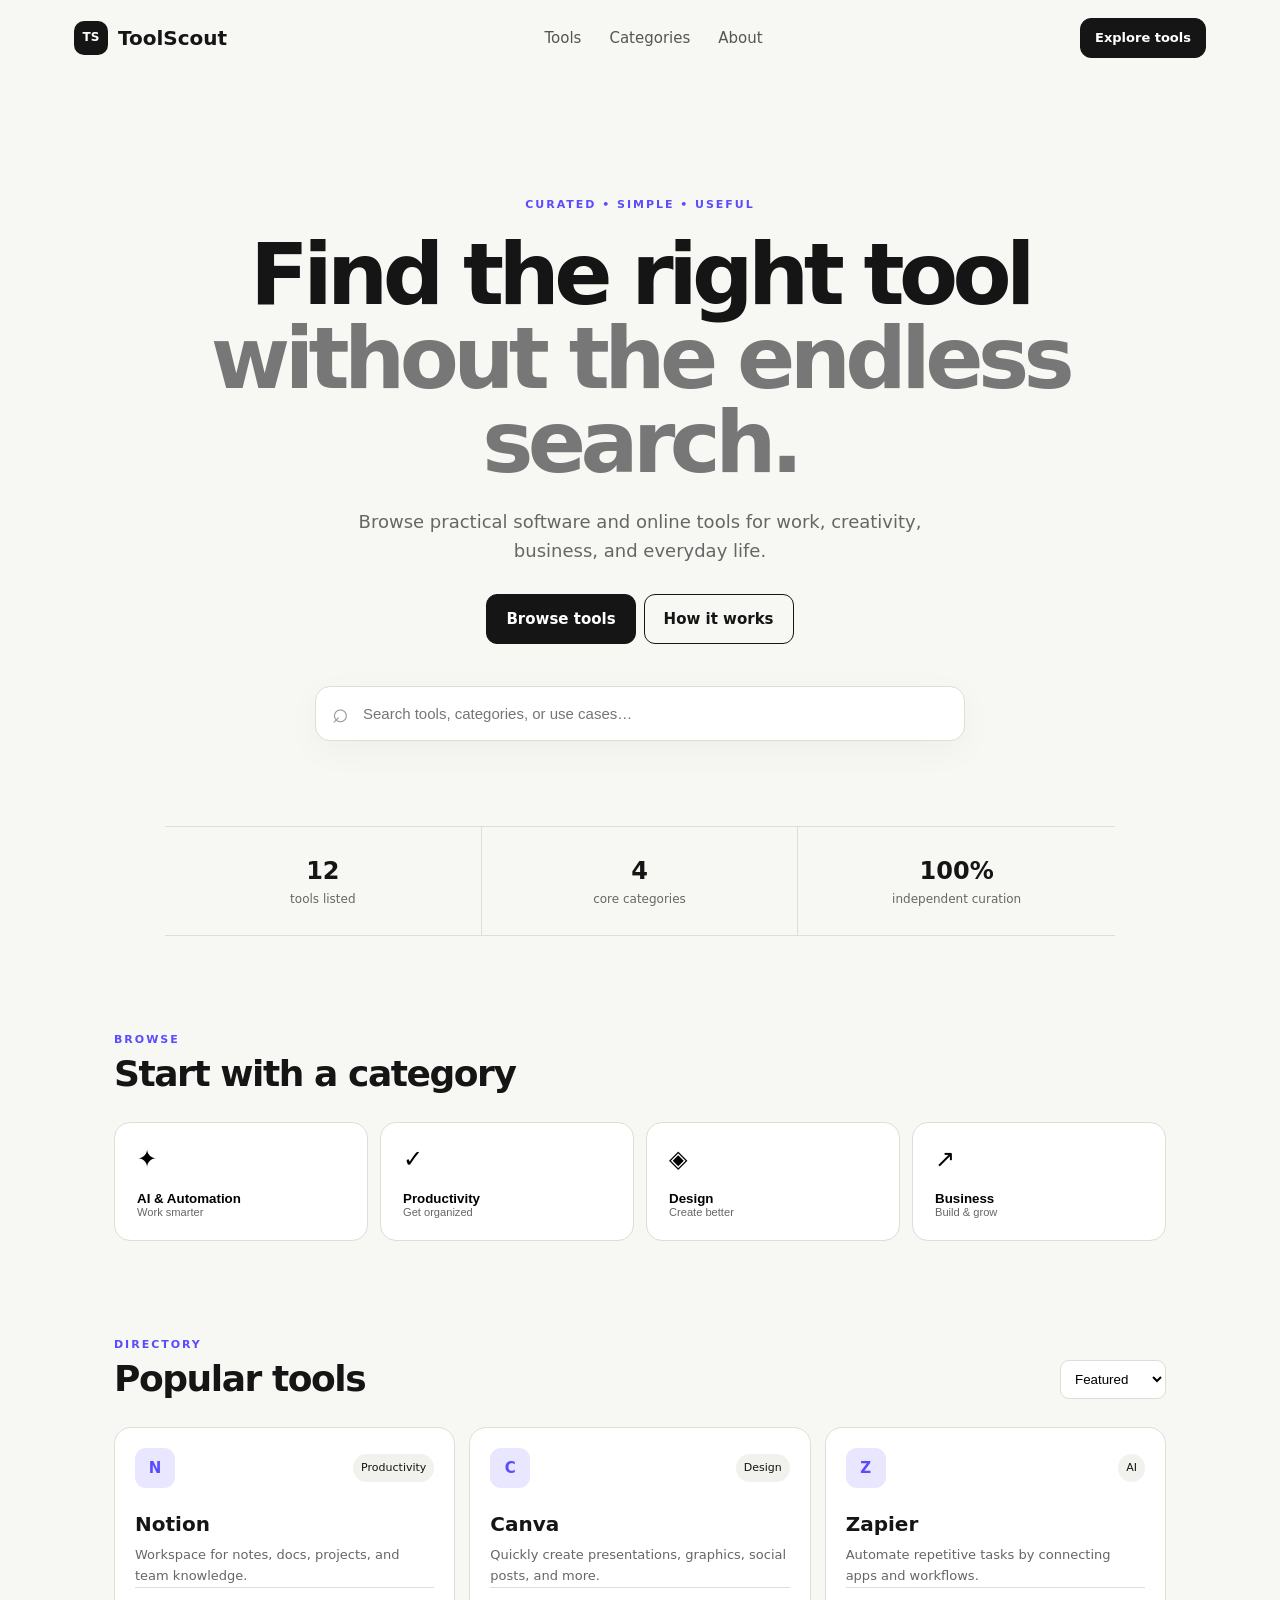
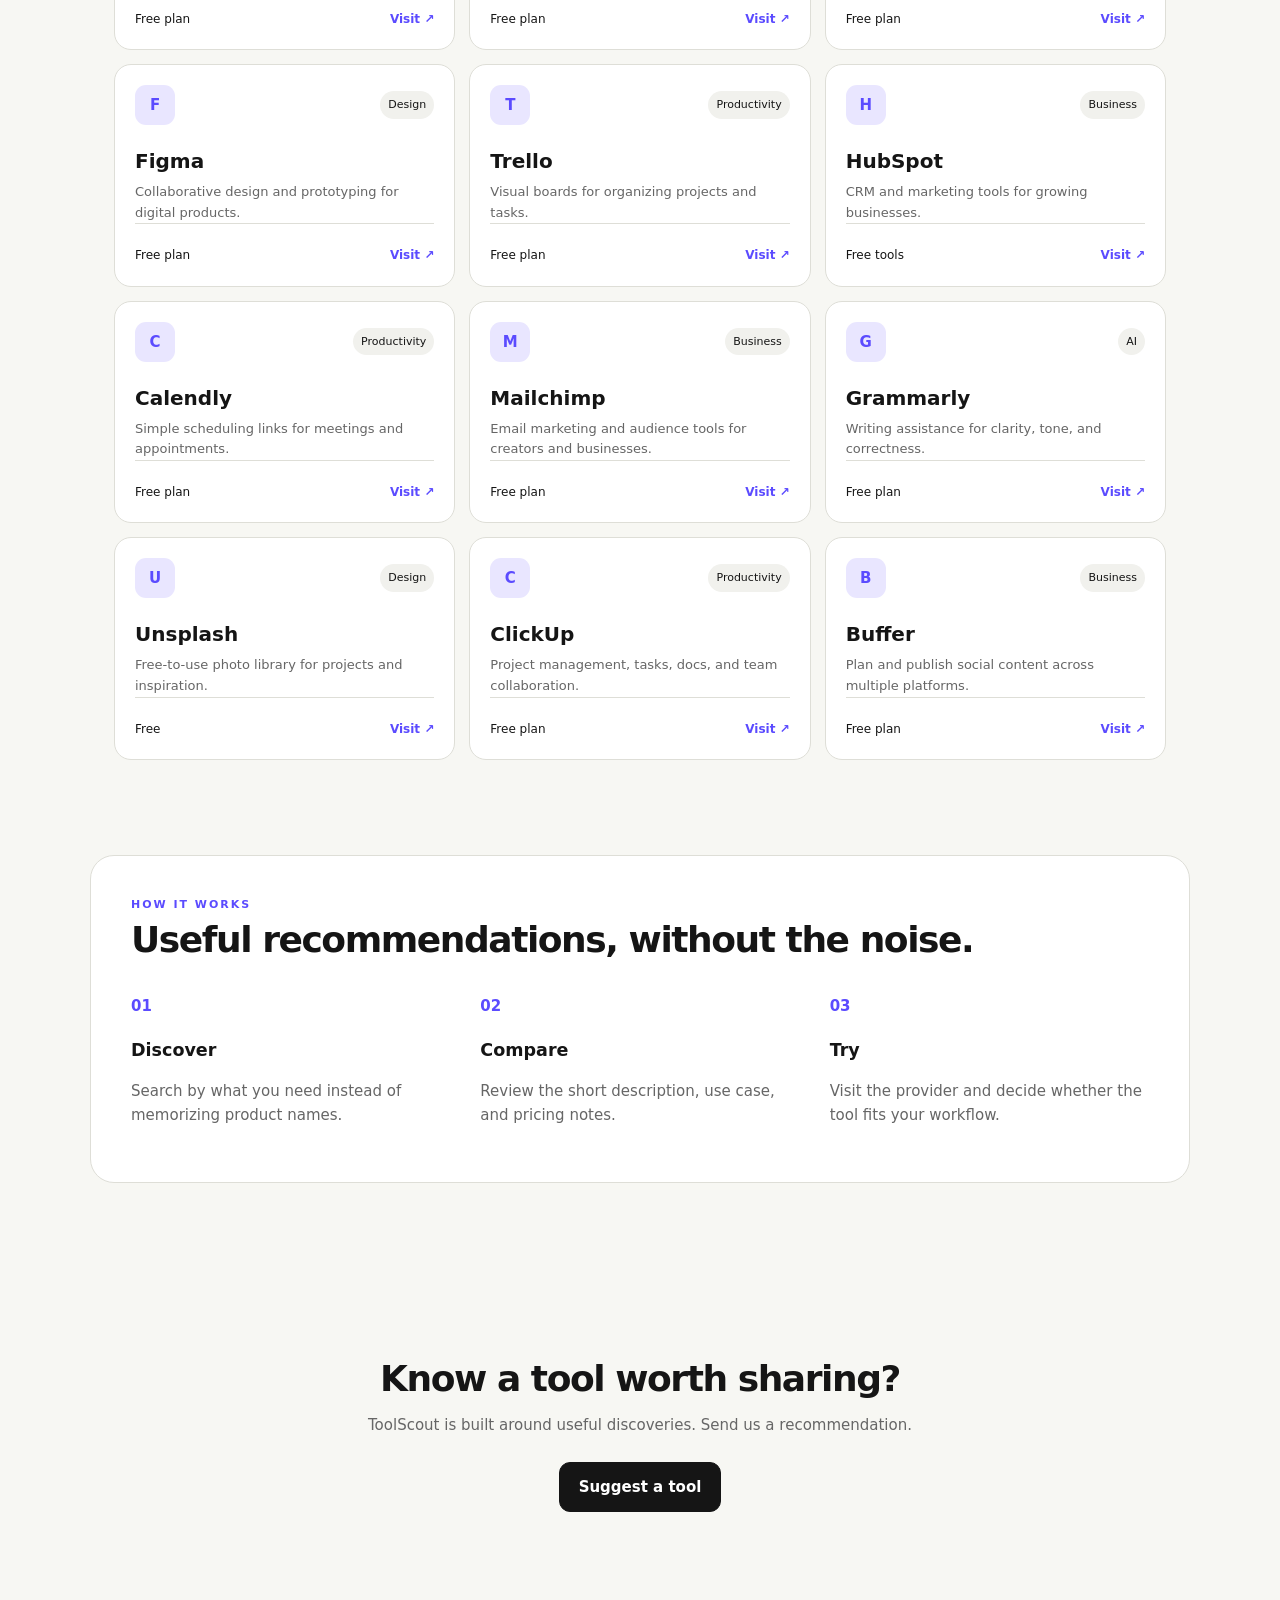
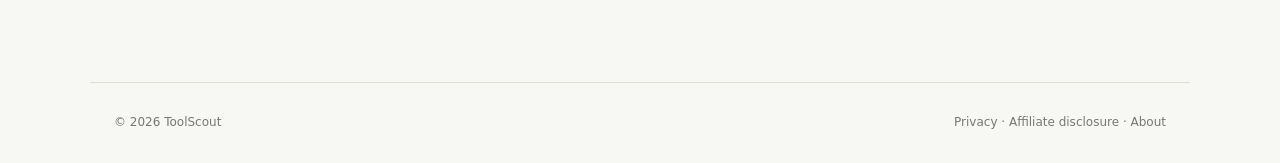
==== index.html @ 121e856c "Add files via upload" ====
<!doctype html>
<html lang="en">
<head>
  <meta charset="utf-8">
  <meta name="viewport" content="width=device-width,initial-scale=1">
  <title>ToolScout — Find the right tool faster</title>
  <meta name="description" content="Discover useful software, AI tools, productivity apps, and creator tools in one simple directory.">
  <link rel="stylesheet" href="styles.css">
</head>
<body>
<header class="site-header">
  <a class="brand" href="index.html"><span class="brand-mark">TS</span> ToolScout</a>
  <nav>
    <a href="#tools">Tools</a><a href="#categories">Categories</a><a href="about.html">About</a>
  </nav>
  <a class="button small" href="#tools">Explore tools</a>
</header>

<main>
<section class="hero">
  <div class="eyebrow">CURATED • SIMPLE • USEFUL</div>
  <h1>Find the right tool<br><span>without the endless search.</span></h1>
  <p>Browse practical software and online tools for work, creativity, business, and everyday life.</p>
  <div class="hero-actions"><a class="button" href="#tools">Browse tools</a><a class="button ghost" href="#how">How it works</a></div>
  <div class="search-wrap"><span>⌕</span><input id="search" type="search" placeholder="Search tools, categories, or use cases…"></div>
</section>

<section class="stats">
  <div><strong id="toolCount">12</strong><span>tools listed</span></div>
  <div><strong>4</strong><span>core categories</span></div>
  <div><strong>100%</strong><span>independent curation</span></div>
</section>

<section id="categories" class="section">
  <div class="section-heading"><div><div class="eyebrow">BROWSE</div><h2>Start with a category</h2></div></div>
  <div class="category-grid">
    <button class="category" data-category="AI"><span>✦</span><b>AI & Automation</b><small>Work smarter</small></button>
    <button class="category" data-category="Productivity"><span>✓</span><b>Productivity</b><small>Get organized</small></button>
    <button class="category" data-category="Design"><span>◈</span><b>Design</b><small>Create better</small></button>
    <button class="category" data-category="Business"><span>↗</span><b>Business</b><small>Build & grow</small></button>
  </div>
</section>

<section id="tools" class="section">
  <div class="section-heading">
    <div><div class="eyebrow">DIRECTORY</div><h2>Popular tools</h2></div>
    <select id="sort"><option value="featured">Featured</option><option value="name">Name A–Z</option></select>
  </div>
  <div id="toolGrid" class="tool-grid"></div>
  <p id="empty" class="empty" hidden>No tools matched your search.</p>
</section>

<section id="how" class="how section">
  <div class="eyebrow">HOW IT WORKS</div><h2>Useful recommendations, without the noise.</h2>
  <div class="steps">
    <article><span>01</span><h3>Discover</h3><p>Search by what you need instead of memorizing product names.</p></article>
    <article><span>02</span><h3>Compare</h3><p>Review the short description, use case, and pricing notes.</p></article>
    <article><span>03</span><h3>Try</h3><p>Visit the provider and decide whether the tool fits your workflow.</p></article>
  </div>
</section>

<section class="cta"><h2>Know a tool worth sharing?</h2><p>ToolScout is built around useful discoveries. Send us a recommendation.</p><a class="button" href="mailto:hello@example.com">Suggest a tool</a></section>
</main>

<footer><span>© 2026 ToolScout</span><span><a href="privacy.html">Privacy</a> · <a href="disclosure.html">Affiliate disclosure</a> · <a href="about.html">About</a></span></footer>
<script src="app.js"></script>
</body>
</html>
---- styles.css ----
:root{--bg:#f7f7f3;--ink:#151515;--muted:#666;--line:#deded7;--card:#fff;--accent:#5b4bff;--accent2:#e9e6ff}*{box-sizing:border-box}html{scroll-behavior:smooth}body{margin:0;background:var(--bg);color:var(--ink);font:15px/1.6 Inter,ui-sans-serif,system-ui,-apple-system,Segoe UI,sans-serif}a{color:inherit;text-decoration:none}.site-header{height:76px;display:flex;align-items:center;justify-content:space-between;max-width:1180px;margin:auto;padding:0 24px}.brand{font-weight:850;font-size:20px;display:flex;align-items:center;gap:10px}.brand-mark{display:grid;place-items:center;width:34px;height:34px;border-radius:10px;background:var(--ink);color:#fff;font-size:12px}.site-header nav{display:flex;gap:28px;color:#555}.site-header nav a:hover,footer a:hover{color:var(--accent)}.button{display:inline-block;background:var(--ink);color:#fff;border:1px solid var(--ink);padding:12px 19px;border-radius:11px;font-weight:750}.button:hover{transform:translateY(-1px)}.button.small{padding:9px 14px;font-size:13px}.button.ghost{background:transparent;color:var(--ink);margin-left:8px}.hero{max-width:1000px;margin:70px auto 0;padding:50px 24px 85px;text-align:center}.eyebrow{font-size:11px;letter-spacing:.18em;font-weight:850;color:var(--accent)}h1{font-size:clamp(48px,8vw,86px);line-height:.98;letter-spacing:-.065em;margin:18px 0}h1 span{color:#777}h2{font-size:36px;line-height:1.1;letter-spacing:-.04em;margin:6px 0 0}.hero p{max-width:650px;margin:24px auto;color:var(--muted);font-size:18px}.hero-actions{margin:28px}.search-wrap{max-width:650px;margin:42px auto 0;background:#fff;border:1px solid var(--line);border-radius:15px;padding:4px 16px;display:flex;align-items:center;box-shadow:0 10px 35px #1111110a}.search-wrap span{font-size:28px;color:#999}.search-wrap input{border:0;outline:0;background:transparent;padding:14px;width:100%;font-size:15px}.stats{max-width:950px;margin:auto;border-block:1px solid var(--line);display:grid;grid-template-columns:repeat(3,1fr);text-align:center}.stats div{padding:25px;border-right:1px solid var(--line)}.stats div:last-child{border:0}.stats strong,.stats span{display:block}.stats strong{font-size:24px}.stats span{color:var(--muted);font-size:12px}.section{max-width:1100px;margin:95px auto;padding:0 24px}.section-heading{display:flex;justify-content:space-between;align-items:end;margin-bottom:28px}.section-heading select{padding:10px;border:1px solid var(--line);border-radius:9px;background:#fff}.category-grid{display:grid;grid-template-columns:repeat(4,1fr);gap:12px}.category{text-align:left;border:1px solid var(--line);background:#fff;border-radius:16px;padding:22px;cursor:pointer}.category:hover{border-color:#aaa;transform:translateY(-2px)}.category span{display:block;font-size:24px;margin-bottom:18px}.category b,.category small{display:block}.category small{color:var(--muted)}.tool-grid{display:grid;grid-template-columns:repeat(3,1fr);gap:14px}.tool-card{background:var(--card);border:1px solid var(--line);border-radius:17px;padding:20px;min-height:220px;display:flex;flex-direction:column}.tool-card:hover{box-shadow:0 15px 40px #1111110b;transform:translateY(-2px)}.tool-top{display:flex;justify-content:space-between;align-items:center}.tool-icon{width:40px;height:40px;border-radius:11px;background:var(--accent2);color:var(--accent);display:grid;place-items:center;font-weight:900}.tag{font-size:11px;background:#f1f1ed;padding:5px 8px;border-radius:99px}.tool-card h3{margin:20px 0 5px;font-size:20px}.tool-card p{margin:0;color:var(--muted);font-size:13px}.tool-bottom{margin-top:auto;padding-top:22px;border-top:1px solid var(--line);display:flex;justify-content:space-between;font-size:12px}.tool-bottom a{font-weight:800;color:var(--accent)}.empty{text-align:center;color:var(--muted);padding:45px}.how{background:#fff;border:1px solid var(--line);border-radius:24px;padding:40px}.steps{display:grid;grid-template-columns:repeat(3,1fr);gap:30px;margin-top:35px}.steps span{color:var(--accent);font-weight:900}.steps h3{margin-bottom:5px}.steps p{color:var(--muted)}.cta{text-align:center;max-width:800px;margin:100px auto;padding:70px 24px}.cta p{color:var(--muted);margin-bottom:25px}footer{border-top:1px solid var(--line);padding:30px 24px;display:flex;justify-content:space-between;max-width:1100px;margin:auto;color:#777;font-size:12px}.page{max-width:800px;margin:80px auto;padding:0 24px}.page h1{font-size:54px}.page p,.page li{color:#555}.notice{background:#fff;border:1px solid var(--line);padding:18px;border-radius:12px}@media(max-width:760px){.site-header nav{display:none}.hero{margin-top:20px;padding-top:30px}.category-grid,.tool-grid{grid-template-columns:1fr 1fr}.steps{grid-template-columns:1fr}.stats{margin:0 20px}.stats div{padding:18px 8px}.stats strong{font-size:18px}h2{font-size:30px}}@media(max-width:500px){.category-grid,.tool-grid{grid-template-columns:1fr}.hero-actions .button{display:block;margin:8px 0}.section-heading{align-items:start;gap:10px;flex-direction:column}footer{display:block}footer span{display:block;margin:7px 0}}
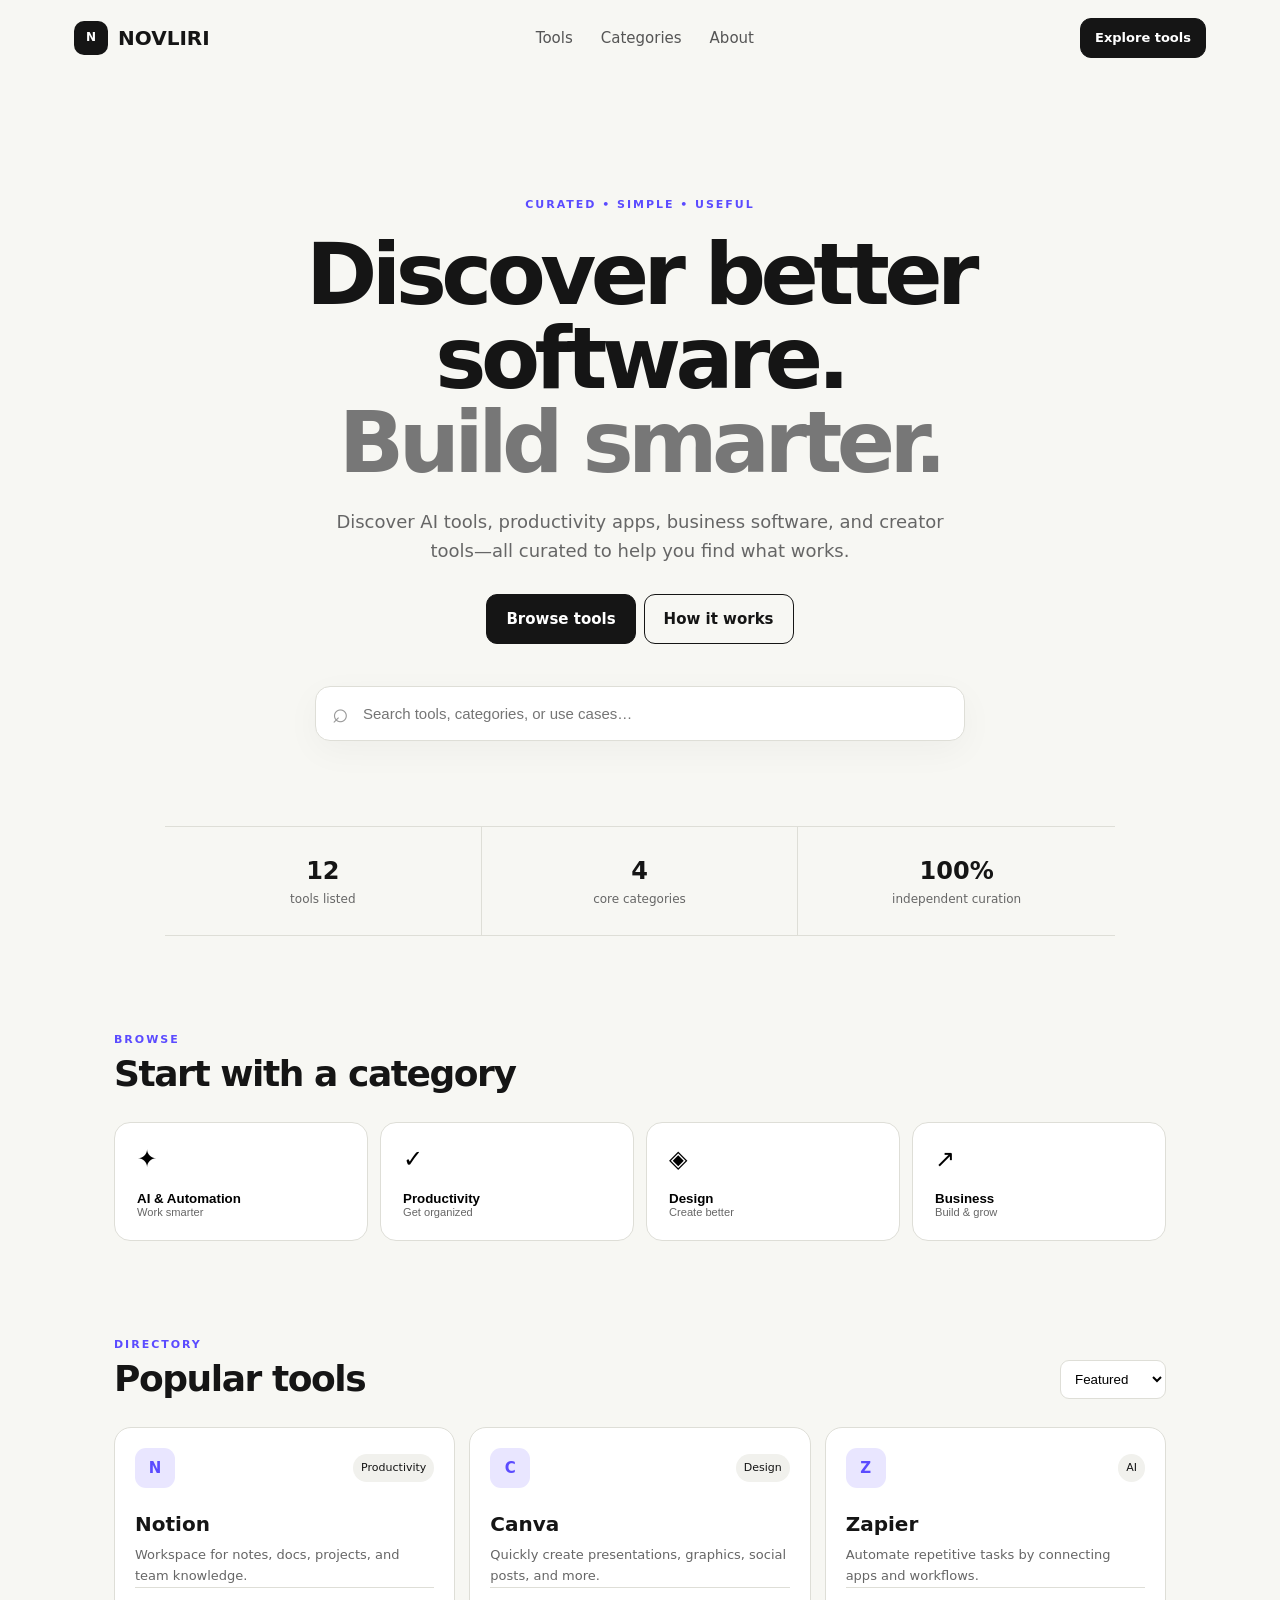
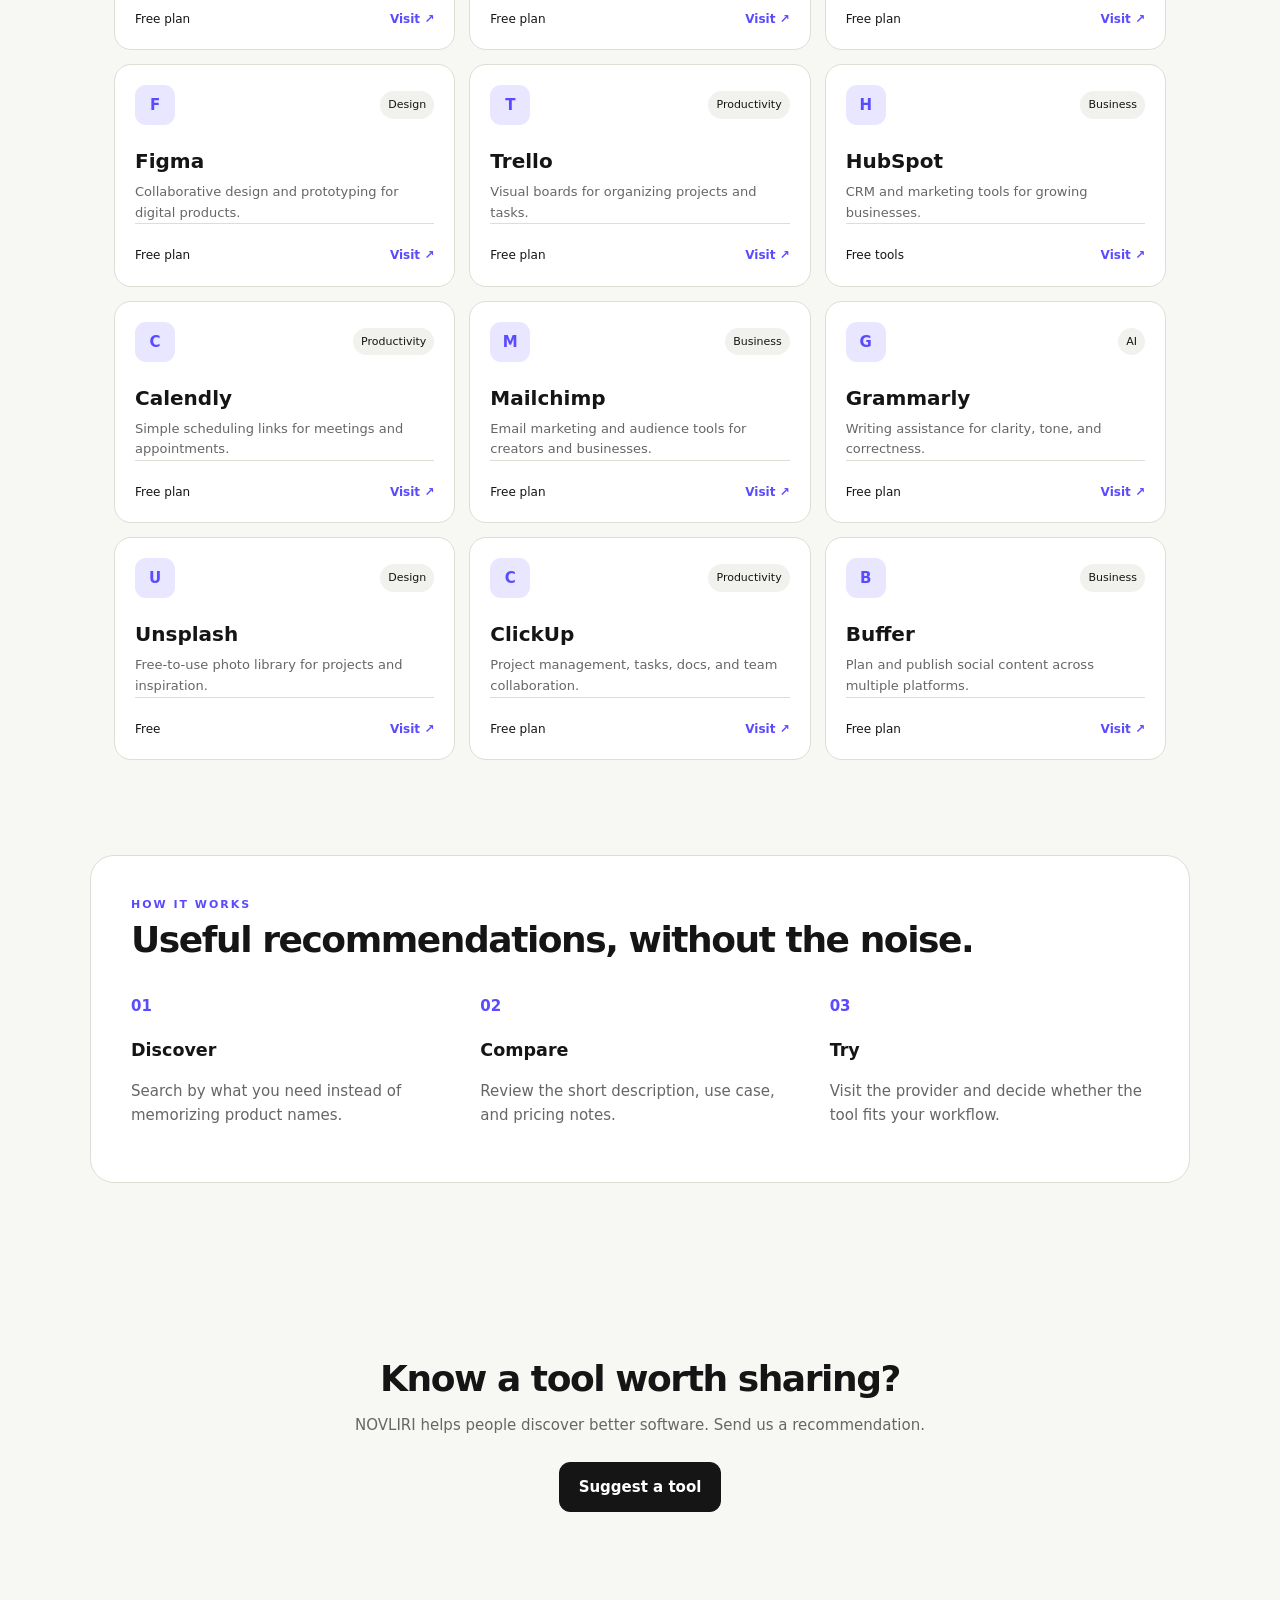
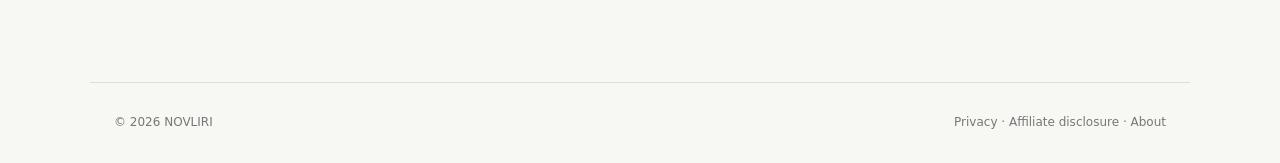
==== commit 0d106f4c: "Rebrand homepage to NOVLIRI" ====
--- a/index.html
+++ b/index.html
@@ -3,13 +3,15 @@
 <head>
   <meta charset="utf-8">
   <meta name="viewport" content="width=device-width,initial-scale=1">
-  <title>ToolScout — Find the right tool faster</title>
+ <title>NOVLIRI - Discover better software</title>
   <meta name="description" content="Discover useful software, AI tools, productivity apps, and creator tools in one simple directory.">
-  <link rel="stylesheet" href="styles.css">
+<link rel="stylesheet" href="styles.css">
+
+<meta name='impact-site-verification' value='ffeb6ba0-d42e-48e5-a710-cf6377a7dfc6'>
 </head>
 <body>
 <header class="site-header">
-  <a class="brand" href="index.html"><span class="brand-mark">TS</span> ToolScout</a>
+ <a class="brand" href="index.html"><span class="brand-mark">N</span> NOVLIRI</a>
   <nav>
     <a href="#tools">Tools</a><a href="#categories">Categories</a><a href="about.html">About</a>
   </nav>
@@ -19,8 +21,8 @@
 <main>
 <section class="hero">
   <div class="eyebrow">CURATED • SIMPLE • USEFUL</div>
-  <h1>Find the right tool<br><span>without the endless search.</span></h1>
-  <p>Browse practical software and online tools for work, creativity, business, and everyday life.</p>
+  <h1>Discover better software.<br><span>Build smarter.</span></h1>
+  <p>Discover AI tools, productivity apps, business software, and creator tools—all curated to help you find what works.</p>
   <div class="hero-actions"><a class="button" href="#tools">Browse tools</a><a class="button ghost" href="#how">How it works</a></div>
   <div class="search-wrap"><span>⌕</span><input id="search" type="search" placeholder="Search tools, categories, or use cases…"></div>
 </section>
@@ -59,10 +61,10 @@
   </div>
 </section>
 
-<section class="cta"><h2>Know a tool worth sharing?</h2><p>ToolScout is built around useful discoveries. Send us a recommendation.</p><a class="button" href="mailto:hello@example.com">Suggest a tool</a></section>
+<section class="cta"><h2>Know a tool worth sharing?</h2><p>NOVLIRI helps people discover better software. Send us a recommendation.</p><a class="button" href="mailto:hello@example.com">Suggest a tool</a></section>
 </main>
 
-<footer><span>© 2026 ToolScout</span><span><a href="privacy.html">Privacy</a> · <a href="disclosure.html">Affiliate disclosure</a> · <a href="about.html">About</a></span></footer>
+<footer><span>© 2026 NOVLIRI</span><span><a href="privacy.html">Privacy</a> · <a href="disclosure.html">Affiliate disclosure</a> · <a href="about.html">About</a></span></footer>
 <script src="app.js"></script>
 </body>
-</html>+</html>
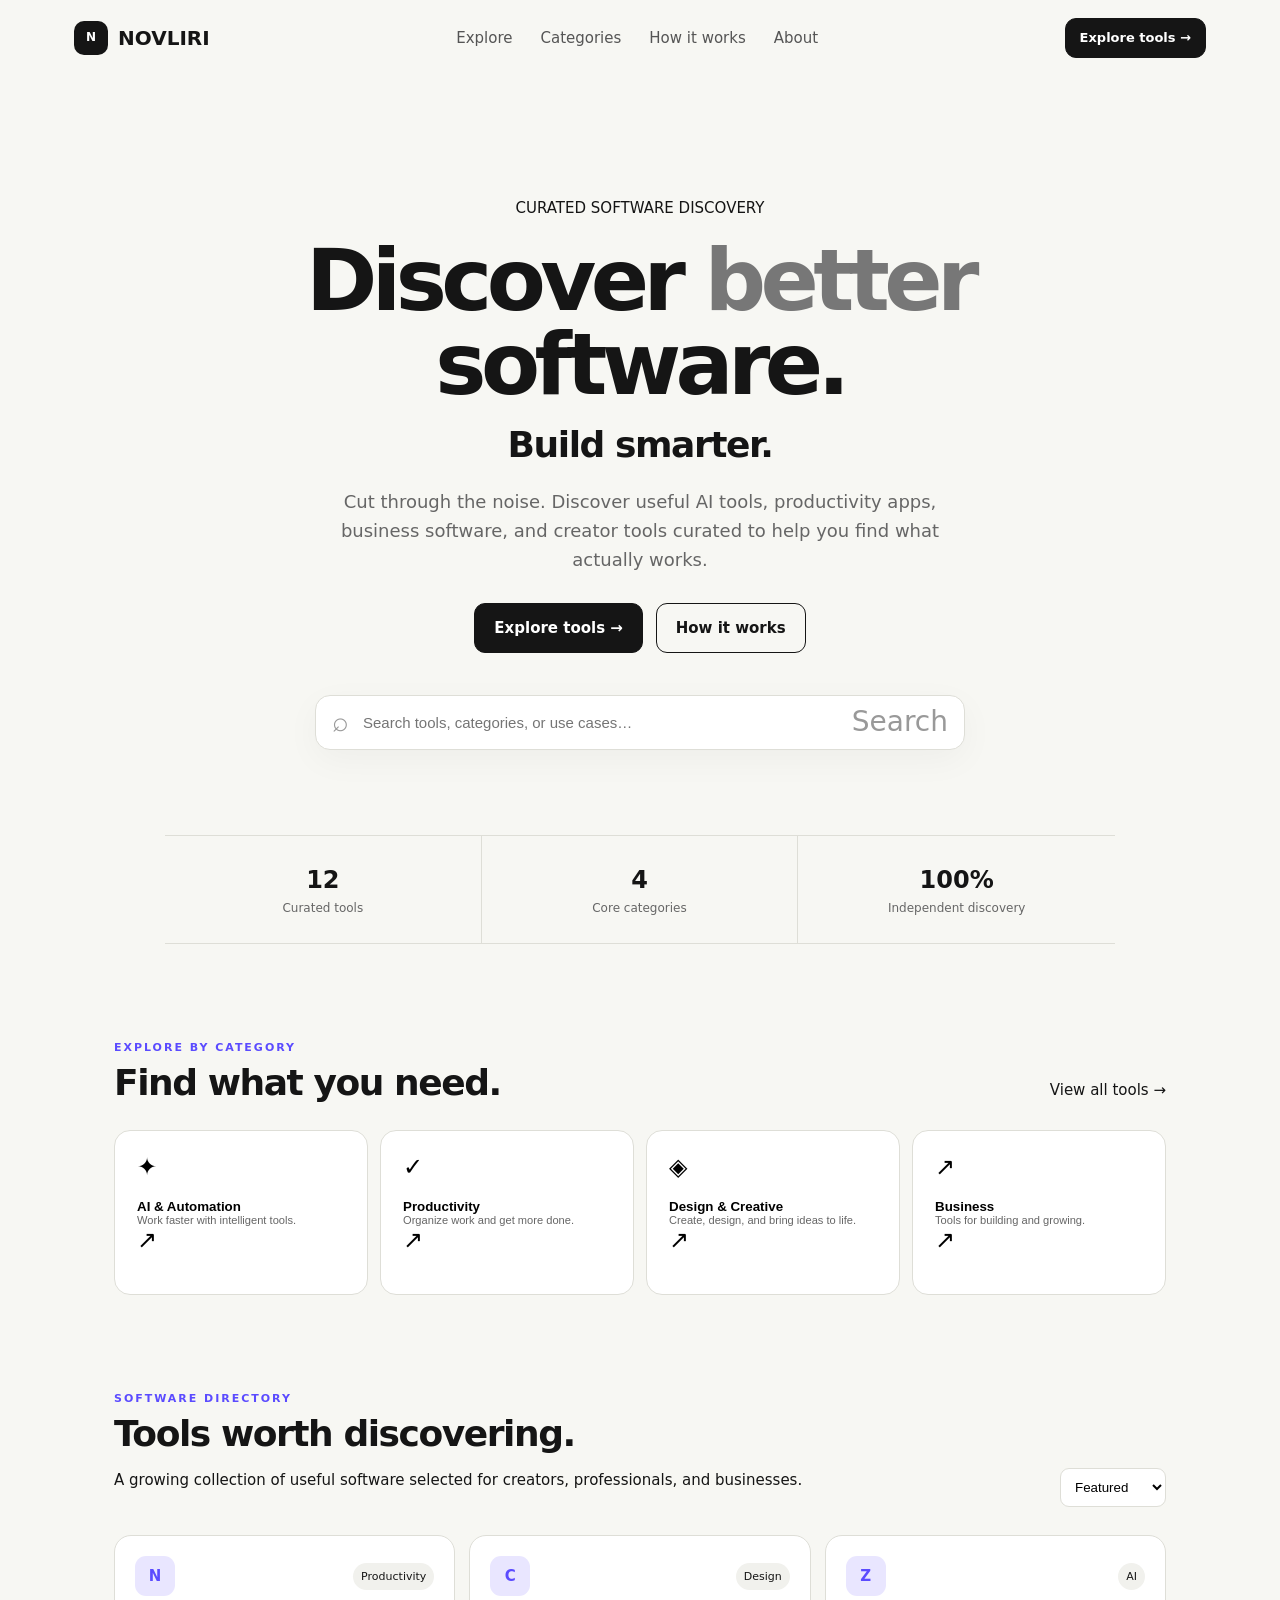
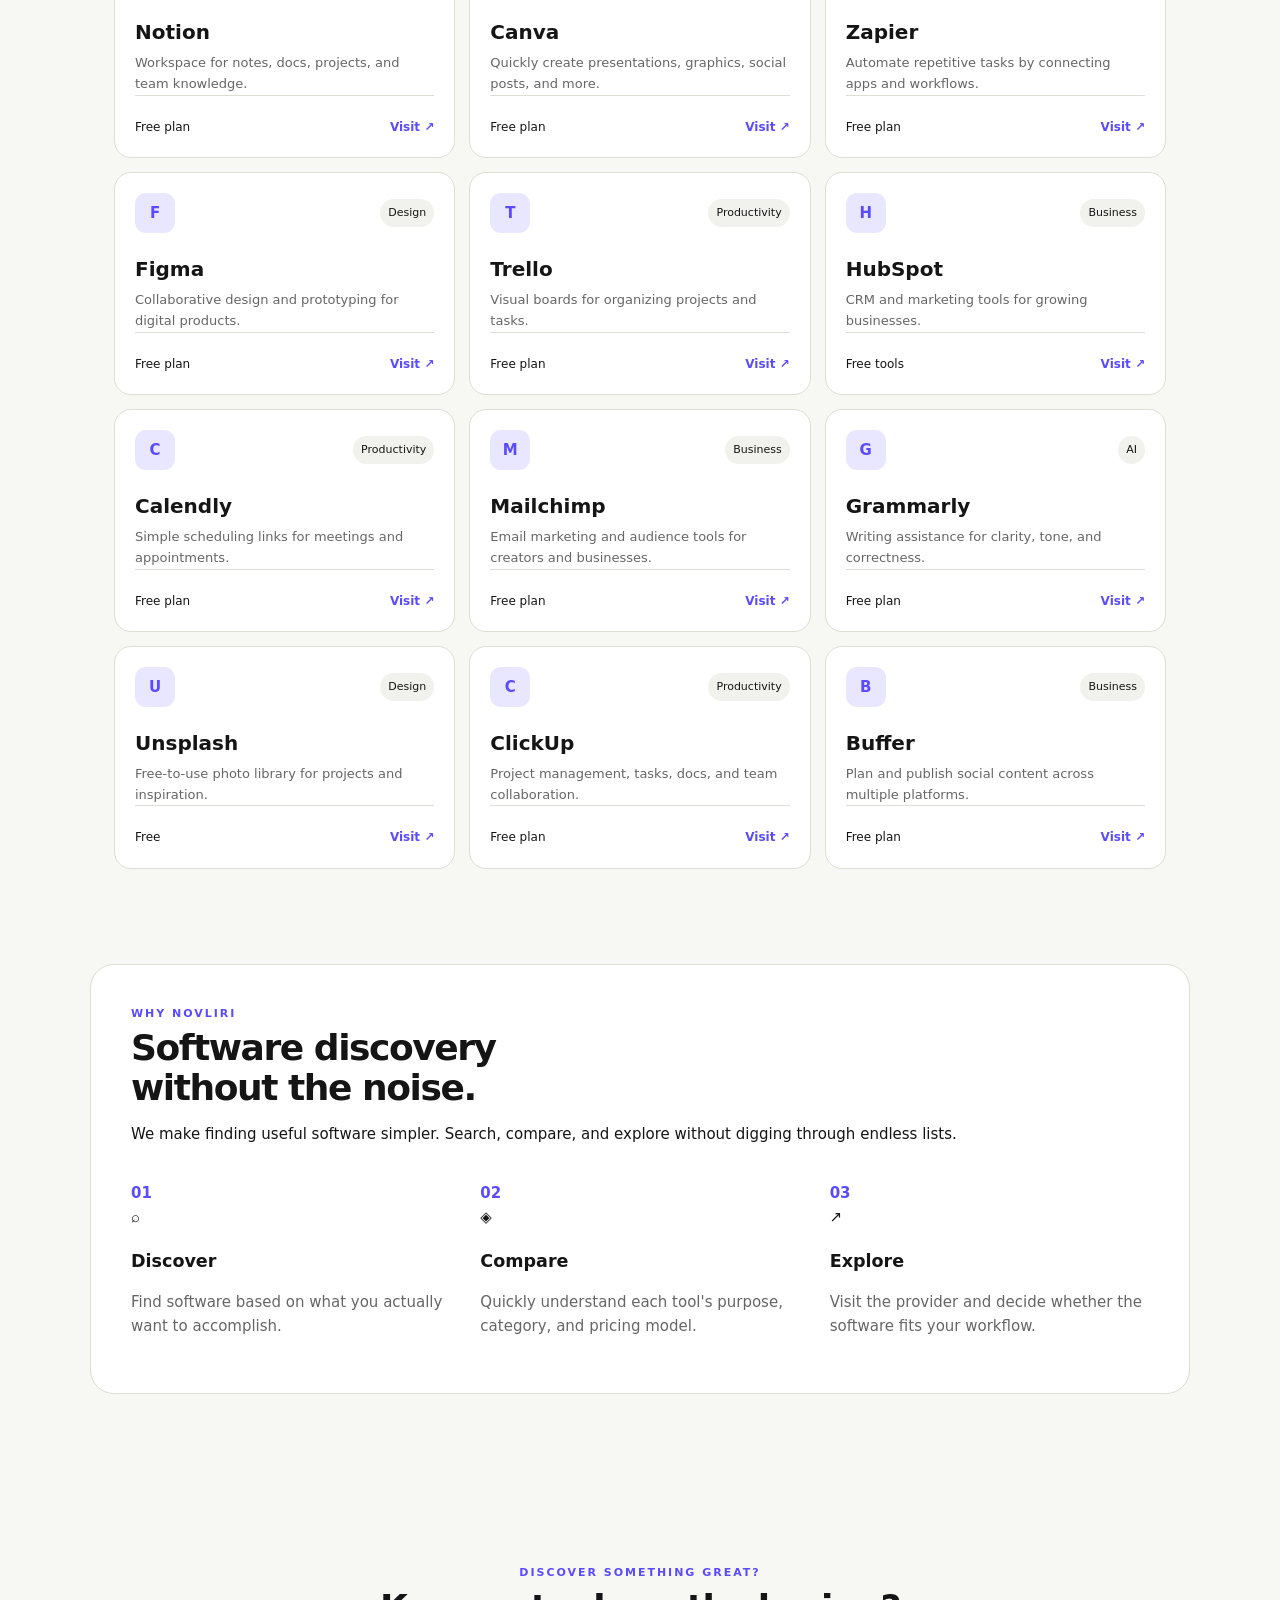
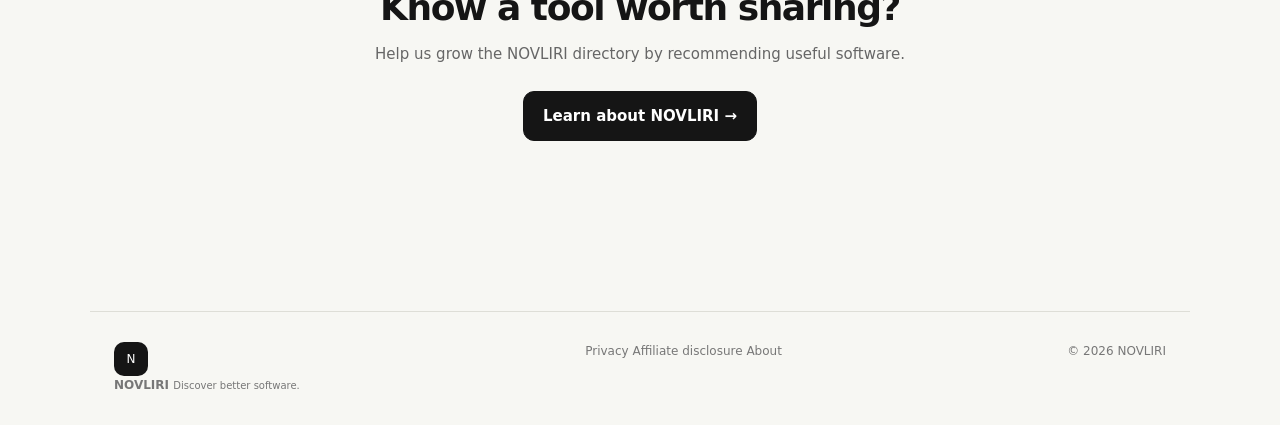
==== commit 21594768: "Revise index.html for SEO and user experience Updated the title and description for improved clarity" ====
--- a/index.html
+++ b/index.html
@@ -3,68 +3,438 @@
 <head>
   <meta charset="utf-8">
   <meta name="viewport" content="width=device-width,initial-scale=1">
- <title>NOVLIRI - Discover better software</title>
-  <meta name="description" content="Discover useful software, AI tools, productivity apps, and creator tools in one simple directory.">
-<link rel="stylesheet" href="styles.css">
-
-<meta name='impact-site-verification' value='ffeb6ba0-d42e-48e5-a710-cf6377a7dfc6'>
+
+  <title>NOVLIRI — Discover Better Software</title>
+
+  <meta name="description"
+        content="Discover curated AI tools, productivity apps, business software, and creator tools with NOVLIRI.">
+
+  <link rel="stylesheet" href="styles.css">
+
+  <meta name="impact-site-verification"
+        value="ffeb6ba0-d42e-48e5-a710-cf6377a7dfc6">
 </head>
+
 <body>
+
+<div class="ambient ambient-one"></div>
+<div class="ambient ambient-two"></div>
+
 <header class="site-header">
- <a class="brand" href="index.html"><span class="brand-mark">N</span> NOVLIRI</a>
+
+  <a class="brand" href="index.html">
+    <span class="brand-mark">N</span>
+    <span>NOVLIRI</span>
+  </a>
+
   <nav>
-    <a href="#tools">Tools</a><a href="#categories">Categories</a><a href="about.html">About</a>
+    <a href="#tools">Explore</a>
+    <a href="#categories">Categories</a>
+    <a href="#how">How it works</a>
+    <a href="about.html">About</a>
   </nav>
-  <a class="button small" href="#tools">Explore tools</a>
+
+  <a class="button small" href="#tools">
+    Explore tools
+    <span>→</span>
+  </a>
+
 </header>
 
+
 <main>
+
+<!-- HERO -->
+
 <section class="hero">
-  <div class="eyebrow">CURATED • SIMPLE • USEFUL</div>
-  <h1>Discover better software.<br><span>Build smarter.</span></h1>
-  <p>Discover AI tools, productivity apps, business software, and creator tools—all curated to help you find what works.</p>
-  <div class="hero-actions"><a class="button" href="#tools">Browse tools</a><a class="button ghost" href="#how">How it works</a></div>
-  <div class="search-wrap"><span>⌕</span><input id="search" type="search" placeholder="Search tools, categories, or use cases…"></div>
-</section>
+
+  <div class="hero-badge">
+    <span class="pulse"></span>
+    CURATED SOFTWARE DISCOVERY
+  </div>
+
+  <h1>
+    Discover <span class="gradient-text">better</span><br>
+    software.
+  </h1>
+
+  <h2 class="hero-subtitle">Build smarter.</h2>
+
+  <p>
+    Cut through the noise. Discover useful AI tools,
+    productivity apps, business software, and creator tools
+    curated to help you find what actually works.
+  </p>
+
+  <div class="hero-actions">
+
+    <a class="button primary" href="#tools">
+      Explore tools
+      <span>→</span>
+    </a>
+
+    <a class="button ghost" href="#how">
+      How it works
+    </a>
+
+  </div>
+
+  <div class="search-wrap">
+
+    <span class="search-icon">⌕</span>
+
+    <input
+      id="search"
+      type="search"
+      placeholder="Search tools, categories, or use cases…"
+      autocomplete="off"
+    >
+
+    <span class="search-hint">Search</span>
+
+  </div>
+
+</section>
+
+
+<!-- STATS -->
 
 <section class="stats">
-  <div><strong id="toolCount">12</strong><span>tools listed</span></div>
-  <div><strong>4</strong><span>core categories</span></div>
-  <div><strong>100%</strong><span>independent curation</span></div>
-</section>
+
+  <div>
+    <strong id="toolCount">12</strong>
+    <span>Curated tools</span>
+  </div>
+
+  <div>
+    <strong>4</strong>
+    <span>Core categories</span>
+  </div>
+
+  <div>
+    <strong>100%</strong>
+    <span>Independent discovery</span>
+  </div>
+
+</section>
+
+
+<!-- CATEGORIES -->
 
 <section id="categories" class="section">
-  <div class="section-heading"><div><div class="eyebrow">BROWSE</div><h2>Start with a category</h2></div></div>
+
+  <div class="section-heading">
+
+    <div>
+      <div class="eyebrow">EXPLORE BY CATEGORY</div>
+      <h2>Find what you need.</h2>
+    </div>
+
+    <a class="section-link" href="#tools">
+      View all tools →
+    </a>
+
+  </div>
+
+
   <div class="category-grid">
-    <button class="category" data-category="AI"><span>✦</span><b>AI & Automation</b><small>Work smarter</small></button>
-    <button class="category" data-category="Productivity"><span>✓</span><b>Productivity</b><small>Get organized</small></button>
-    <button class="category" data-category="Design"><span>◈</span><b>Design</b><small>Create better</small></button>
-    <button class="category" data-category="Business"><span>↗</span><b>Business</b><small>Build & grow</small></button>
-  </div>
-</section>
-
-<section id="tools" class="section">
+
+    <button class="category category-ai" data-category="AI">
+
+      <span class="category-icon">✦</span>
+
+      <div>
+        <b>AI & Automation</b>
+        <small>Work faster with intelligent tools.</small>
+      </div>
+
+      <span class="category-arrow">↗</span>
+
+    </button>
+
+
+    <button class="category category-productivity" data-category="Productivity">
+
+      <span class="category-icon">✓</span>
+
+      <div>
+        <b>Productivity</b>
+        <small>Organize work and get more done.</small>
+      </div>
+
+      <span class="category-arrow">↗</span>
+
+    </button>
+
+
+    <button class="category category-design" data-category="Design">
+
+      <span class="category-icon">◈</span>
+
+      <div>
+        <b>Design & Creative</b>
+        <small>Create, design, and bring ideas to life.</small>
+      </div>
+
+      <span class="category-arrow">↗</span>
+
+    </button>
+
+
+    <button class="category category-business" data-category="Business">
+
+      <span class="category-icon">↗</span>
+
+      <div>
+        <b>Business</b>
+        <small>Tools for building and growing.</small>
+      </div>
+
+      <span class="category-arrow">↗</span>
+
+    </button>
+
+  </div>
+
+</section>
+
+
+<!-- TOOL DIRECTORY -->
+
+<section id="tools" class="section tools-section">
+
   <div class="section-heading">
-    <div><div class="eyebrow">DIRECTORY</div><h2>Popular tools</h2></div>
-    <select id="sort"><option value="featured">Featured</option><option value="name">Name A–Z</option></select>
-  </div>
-  <div id="toolGrid" class="tool-grid"></div>
-  <p id="empty" class="empty" hidden>No tools matched your search.</p>
-</section>
-
-<section id="how" class="how section">
-  <div class="eyebrow">HOW IT WORKS</div><h2>Useful recommendations, without the noise.</h2>
+
+    <div>
+
+      <div class="eyebrow">
+        SOFTWARE DIRECTORY
+      </div>
+
+      <h2>
+        Tools worth discovering.
+      </h2>
+
+      <p class="section-description">
+        A growing collection of useful software selected
+        for creators, professionals, and businesses.
+      </p>
+
+    </div>
+
+
+    <select id="sort">
+
+      <option value="featured">
+        Featured
+      </option>
+
+      <option value="name">
+        Name A–Z
+      </option>
+
+    </select>
+
+  </div>
+
+
+  <div
+    id="toolGrid"
+    class="tool-grid">
+  </div>
+
+
+  <p
+    id="empty"
+    class="empty"
+    hidden>
+
+    No tools matched your search.
+
+  </p>
+
+</section>
+
+
+<!-- HOW IT WORKS -->
+
+<section
+  id="how"
+  class="how section">
+
+  <div class="how-heading">
+
+    <div class="eyebrow">
+      WHY NOVLIRI
+    </div>
+
+    <h2>
+      Software discovery<br>
+      without the noise.
+    </h2>
+
+    <p>
+      We make finding useful software simpler.
+      Search, compare, and explore without digging
+      through endless lists.
+    </p>
+
+  </div>
+
+
   <div class="steps">
-    <article><span>01</span><h3>Discover</h3><p>Search by what you need instead of memorizing product names.</p></article>
-    <article><span>02</span><h3>Compare</h3><p>Review the short description, use case, and pricing notes.</p></article>
-    <article><span>03</span><h3>Try</h3><p>Visit the provider and decide whether the tool fits your workflow.</p></article>
-  </div>
-</section>
-
-<section class="cta"><h2>Know a tool worth sharing?</h2><p>NOVLIRI helps people discover better software. Send us a recommendation.</p><a class="button" href="mailto:hello@example.com">Suggest a tool</a></section>
+
+    <article>
+
+      <span class="step-number">
+        01
+      </span>
+
+      <div class="step-icon">
+        ⌕
+      </div>
+
+      <h3>
+        Discover
+      </h3>
+
+      <p>
+        Find software based on what you actually
+        want to accomplish.
+      </p>
+
+    </article>
+
+
+    <article>
+
+      <span class="step-number">
+        02
+      </span>
+
+      <div class="step-icon">
+        ◈
+      </div>
+
+      <h3>
+        Compare
+      </h3>
+
+      <p>
+        Quickly understand each tool's purpose,
+        category, and pricing model.
+      </p>
+
+    </article>
+
+
+    <article>
+
+      <span class="step-number">
+        03
+      </span>
+
+      <div class="step-icon">
+        ↗
+      </div>
+
+      <h3>
+        Explore
+      </h3>
+
+      <p>
+        Visit the provider and decide whether
+        the software fits your workflow.
+      </p>
+
+    </article>
+
+  </div>
+
+</section>
+
+
+<!-- CTA -->
+
+<section class="cta">
+
+  <div class="cta-glow"></div>
+
+  <div class="eyebrow">
+    DISCOVER SOMETHING GREAT?
+  </div>
+
+  <h2>
+    Know a tool worth sharing?
+  </h2>
+
+  <p>
+    Help us grow the NOVLIRI directory by
+    recommending useful software.
+  </p>
+
+  <a
+    class="button primary"
+    href="about.html">
+
+    Learn about NOVLIRI
+    <span>→</span>
+
+  </a>
+
+</section>
+
 </main>
 
-<footer><span>© 2026 NOVLIRI</span><span><a href="privacy.html">Privacy</a> · <a href="disclosure.html">Affiliate disclosure</a> · <a href="about.html">About</a></span></footer>
+
+<footer>
+
+  <div class="footer-brand">
+
+    <span class="brand-mark">
+      N
+    </span>
+
+    <div>
+
+      <strong>
+        NOVLIRI
+      </strong>
+
+      <small>
+        Discover better software.
+      </small>
+
+    </div>
+
+  </div>
+
+
+  <div class="footer-links">
+
+    <a href="privacy.html">
+      Privacy
+    </a>
+
+    <a href="disclosure.html">
+      Affiliate disclosure
+    </a>
+
+    <a href="about.html">
+      About
+    </a>
+
+  </div>
+
+
+  <span class="copyright">
+    © 2026 NOVLIRI
+  </span>
+
+</footer>
+
+
 <script src="app.js"></script>
+
 </body>
 </html>
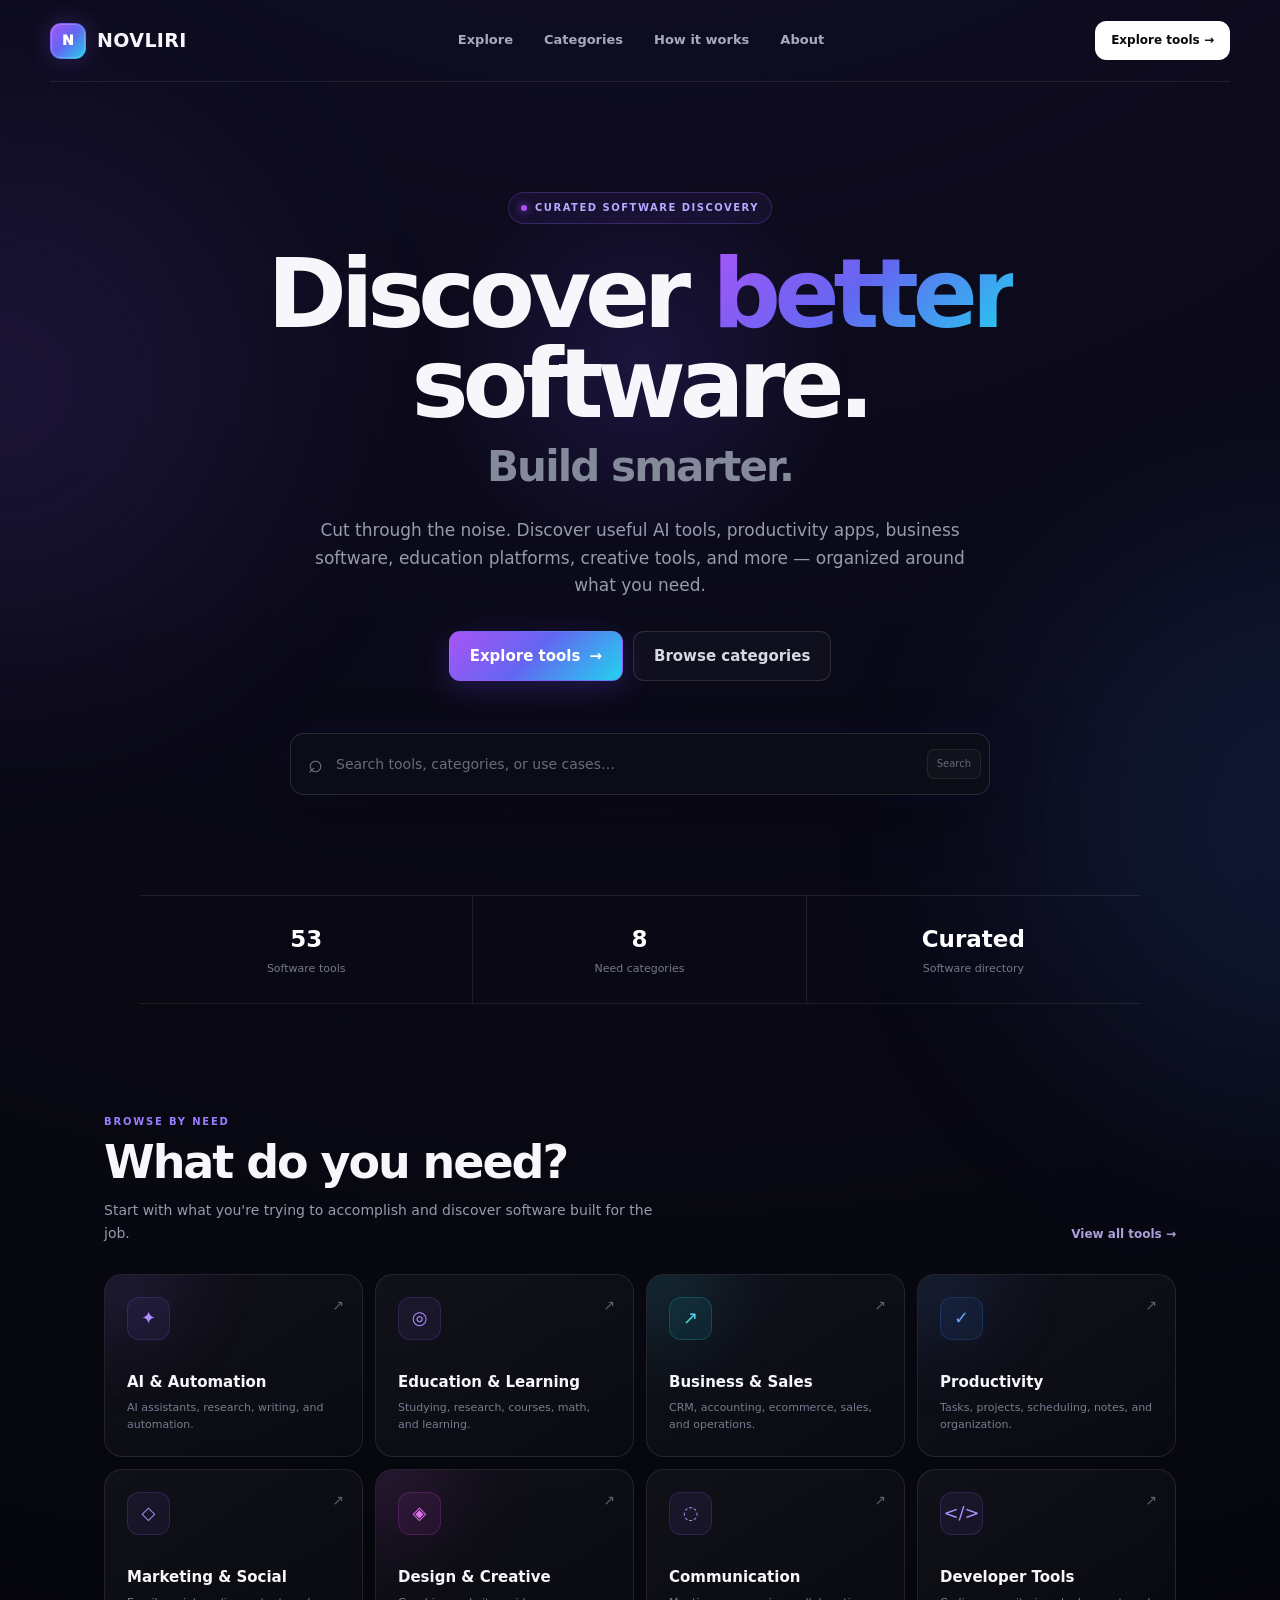
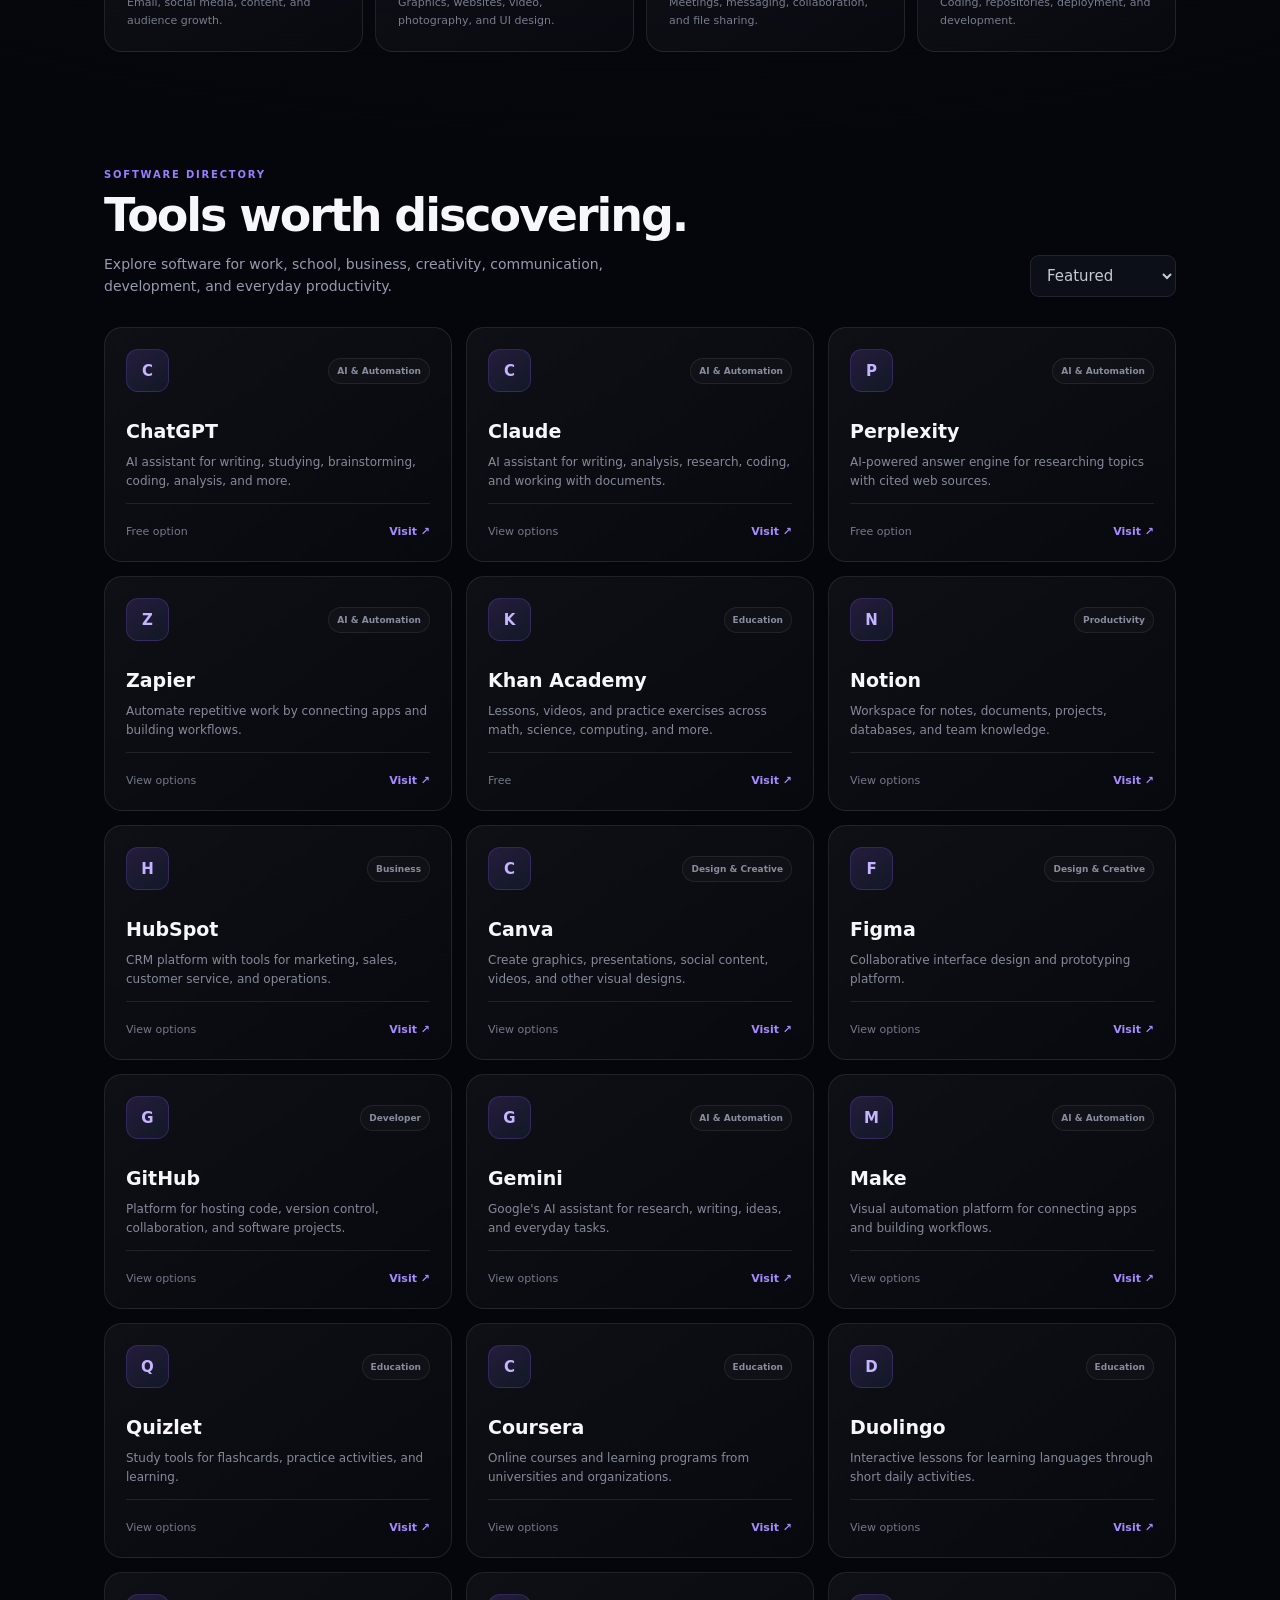
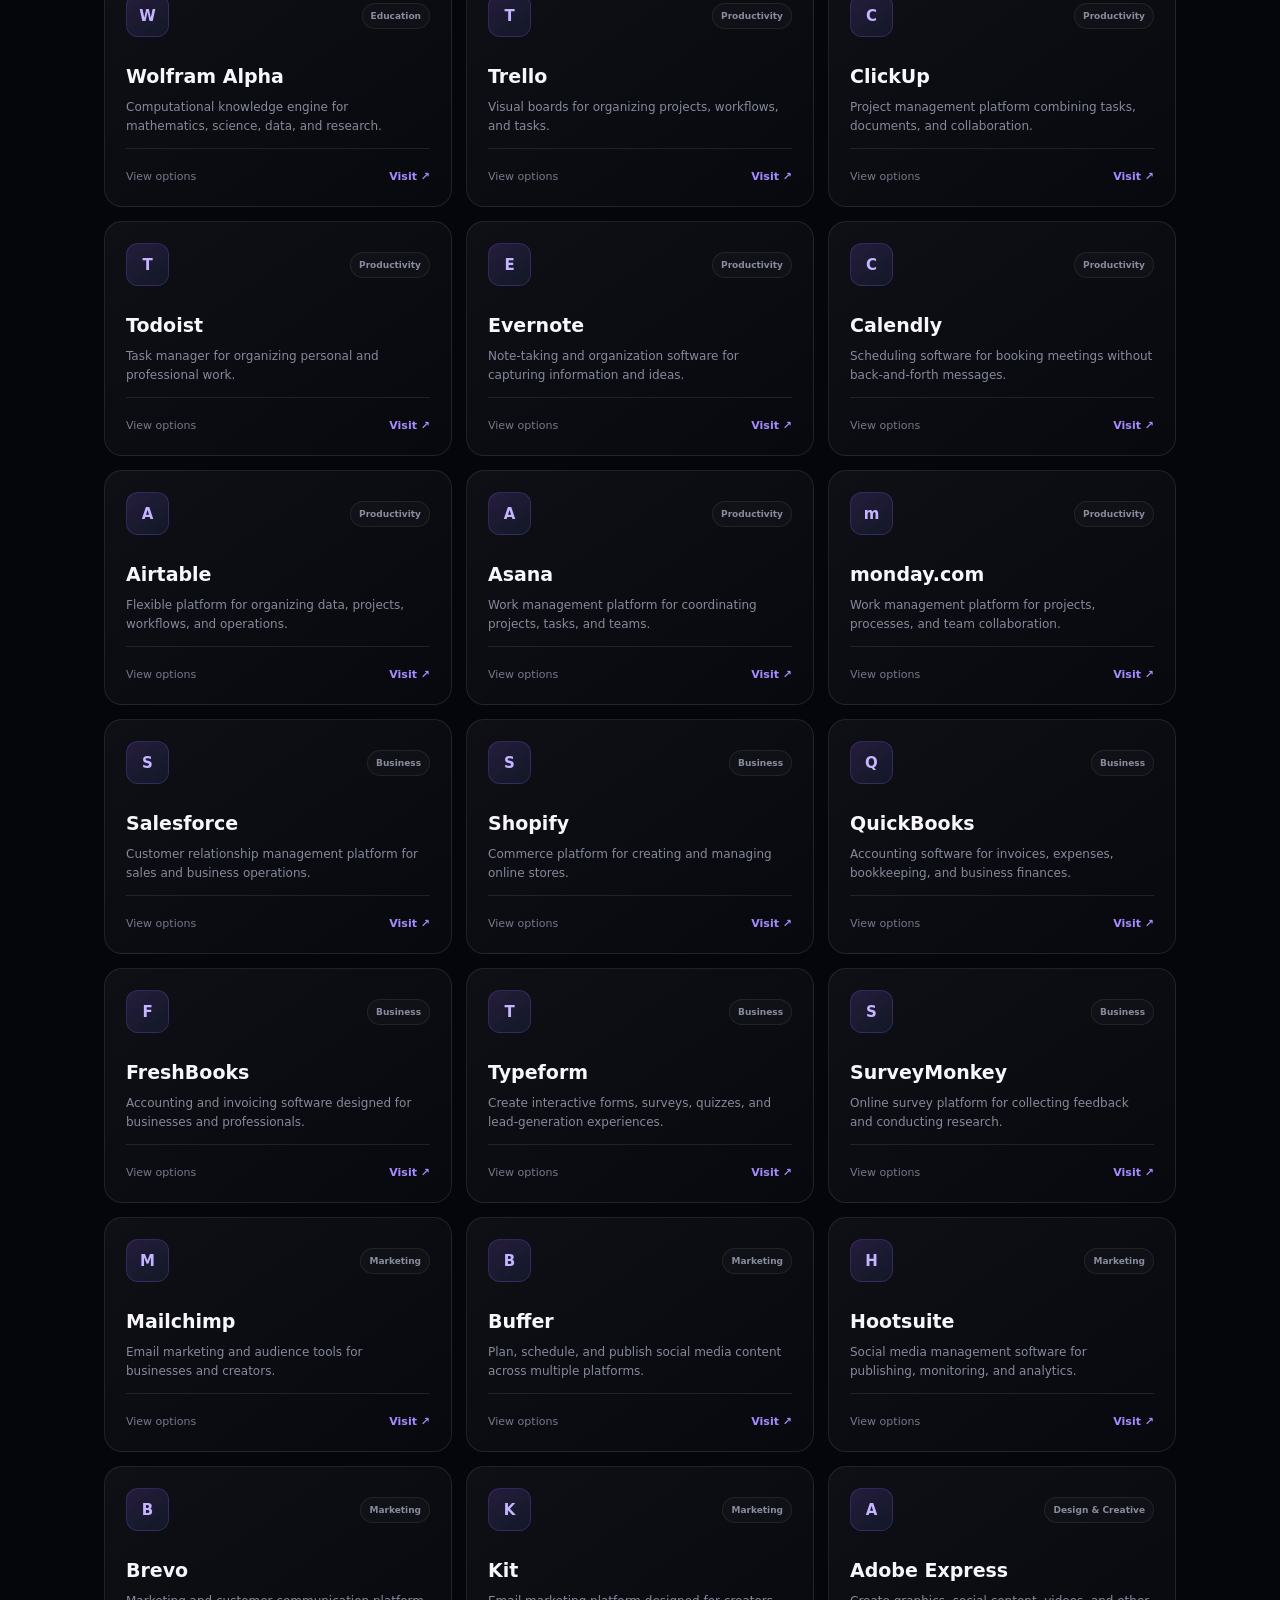
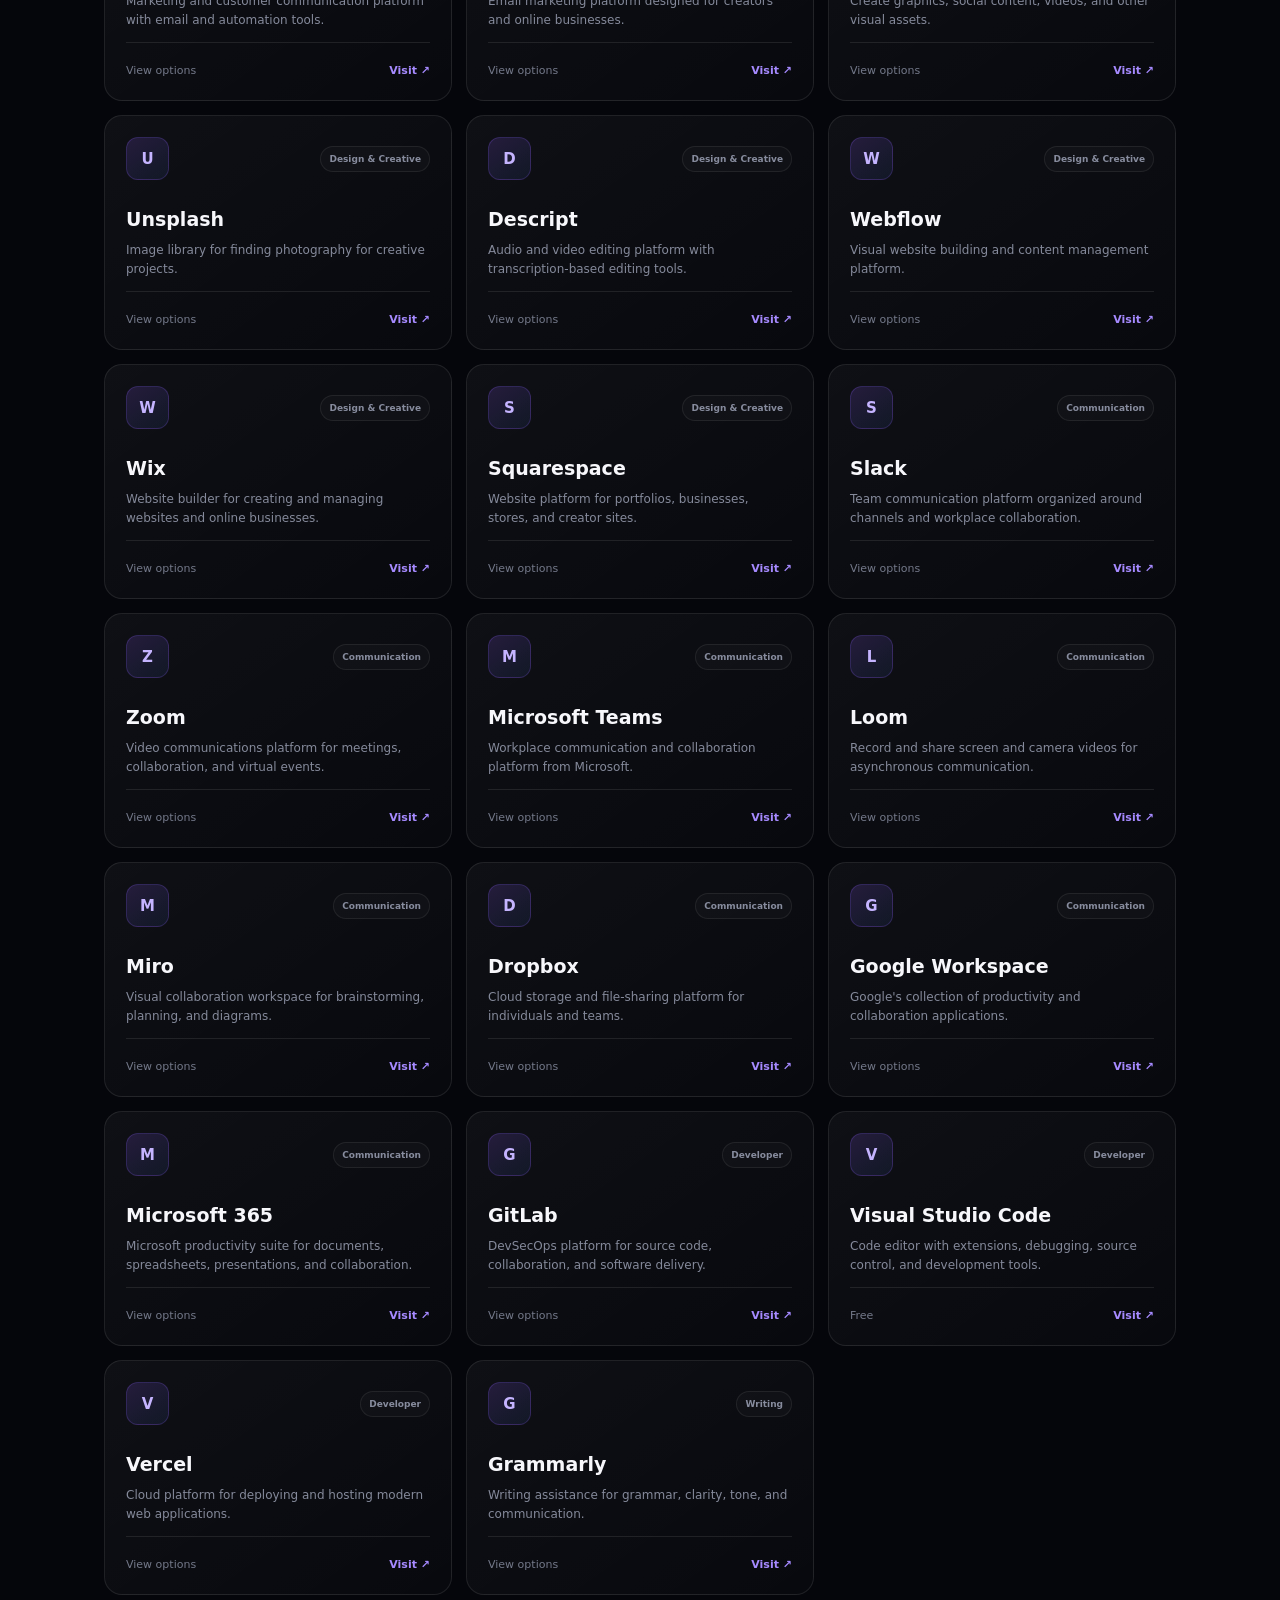
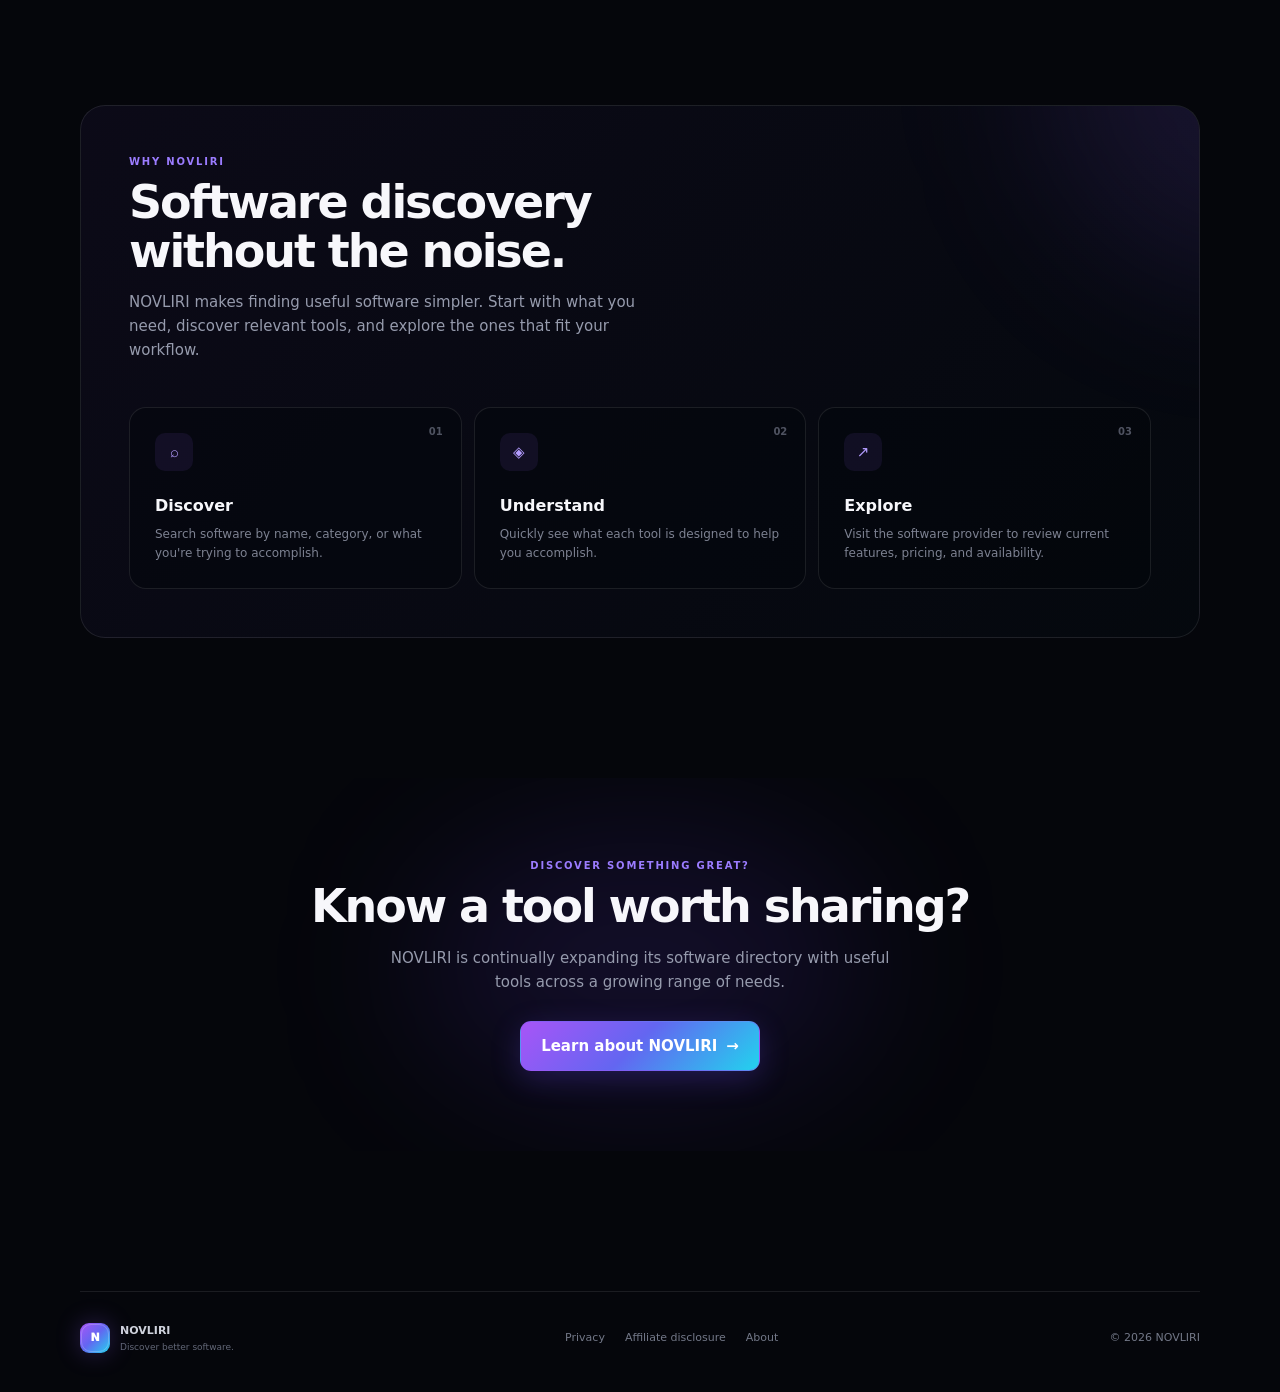
==== commit 0c27f3fb: "Upgrade NOVLIRI homepage categories Updated the description meta tag and improved text clarity throu" ====
--- a/index.html
+++ b/index.html
@@ -1,24 +1,34 @@
 <!doctype html>
 <html lang="en">
+
 <head>
   <meta charset="utf-8">
   <meta name="viewport" content="width=device-width,initial-scale=1">
 
   <title>NOVLIRI — Discover Better Software</title>
 
-  <meta name="description"
-        content="Discover curated AI tools, productivity apps, business software, and creator tools with NOVLIRI.">
+  <meta
+    name="description"
+    content="Discover curated AI tools, productivity apps, business software, education tools, creative software, and more with NOVLIRI."
+  >
 
   <link rel="stylesheet" href="styles.css">
 
-  <meta name="impact-site-verification"
-        value="ffeb6ba0-d42e-48e5-a710-cf6377a7dfc6">
+  <!-- Impact affiliate network verification — DO NOT REMOVE -->
+  <meta
+    name="impact-site-verification"
+    value="ffeb6ba0-d42e-48e5-a710-cf6377a7dfc6"
+  >
 </head>
+
 
 <body>
 
 <div class="ambient ambient-one"></div>
 <div class="ambient ambient-two"></div>
+
+
+<!-- HEADER -->
 
 <header class="site-header">
 
@@ -35,14 +45,14 @@
   </nav>
 
   <a class="button small" href="#tools">
-    Explore tools
-    <span>→</span>
+    Explore tools →
   </a>
 
 </header>
 
 
 <main>
+
 
 <!-- HERO -->
 
@@ -58,12 +68,14 @@
     software.
   </h1>
 
-  <h2 class="hero-subtitle">Build smarter.</h2>
+  <h2 class="hero-subtitle">
+    Build smarter.
+  </h2>
 
   <p>
     Cut through the noise. Discover useful AI tools,
-    productivity apps, business software, and creator tools
-    curated to help you find what actually works.
+    productivity apps, business software, education platforms,
+    creative tools, and more — organized around what you need.
   </p>
 
   <div class="hero-actions">
@@ -73,11 +85,14 @@
       <span>→</span>
     </a>
 
-    <a class="button ghost" href="#how">
-      How it works
+    <a class="button ghost" href="#categories">
+      Browse categories
     </a>
 
   </div>
+
+
+  <!-- SEARCH -->
 
   <div class="search-wrap">
 
@@ -90,35 +105,39 @@
       autocomplete="off"
     >
 
-    <span class="search-hint">Search</span>
+    <span class="search-hint">
+      Search
+    </span>
 
   </div>
 
 </section>
 
 
+
 <!-- STATS -->
 
 <section class="stats">
 
   <div>
-    <strong id="toolCount">12</strong>
-    <span>Curated tools</span>
+    <strong id="toolCount">51</strong>
+    <span>Software tools</span>
   </div>
 
   <div>
-    <strong>4</strong>
-    <span>Core categories</span>
+    <strong>8</strong>
+    <span>Need categories</span>
   </div>
 
   <div>
-    <strong>100%</strong>
-    <span>Independent discovery</span>
+    <strong>Curated</strong>
+    <span>Software directory</span>
   </div>
 
 </section>
 
 
+
 <!-- CATEGORIES -->
 
 <section id="categories" class="section">
@@ -126,8 +145,20 @@
   <div class="section-heading">
 
     <div>
-      <div class="eyebrow">EXPLORE BY CATEGORY</div>
-      <h2>Find what you need.</h2>
+
+      <div class="eyebrow">
+        BROWSE BY NEED
+      </div>
+
+      <h2>
+        What do you need?
+      </h2>
+
+      <p class="section-description">
+        Start with what you're trying to accomplish
+        and discover software built for the job.
+      </p>
+
     </div>
 
     <a class="section-link" href="#tools">
@@ -139,69 +170,242 @@
 
   <div class="category-grid">
 
-    <button class="category category-ai" data-category="AI">
-
-      <span class="category-icon">✦</span>
+
+    <!-- AI -->
+
+    <button
+      class="category category-ai"
+      data-category="AI"
+    >
+
+      <span class="category-icon">
+        ✦
+      </span>
 
       <div>
         <b>AI & Automation</b>
-        <small>Work faster with intelligent tools.</small>
-      </div>
-
-      <span class="category-arrow">↗</span>
-
-    </button>
-
-
-    <button class="category category-productivity" data-category="Productivity">
-
-      <span class="category-icon">✓</span>
+
+        <small>
+          AI assistants, research, writing,
+          and automation.
+        </small>
+      </div>
+
+      <span class="category-arrow">
+        ↗
+      </span>
+
+    </button>
+
+
+
+    <!-- EDUCATION -->
+
+    <button
+      class="category category-education"
+      data-category="Education"
+    >
+
+      <span class="category-icon">
+        ◎
+      </span>
+
+      <div>
+        <b>Education & Learning</b>
+
+        <small>
+          Studying, research, courses,
+          math, and learning.
+        </small>
+      </div>
+
+      <span class="category-arrow">
+        ↗
+      </span>
+
+    </button>
+
+
+
+    <!-- BUSINESS -->
+
+    <button
+      class="category category-business"
+      data-category="Business"
+    >
+
+      <span class="category-icon">
+        ↗
+      </span>
+
+      <div>
+        <b>Business & Sales</b>
+
+        <small>
+          CRM, accounting, ecommerce,
+          sales, and operations.
+        </small>
+      </div>
+
+      <span class="category-arrow">
+        ↗
+      </span>
+
+    </button>
+
+
+
+    <!-- PRODUCTIVITY -->
+
+    <button
+      class="category category-productivity"
+      data-category="Productivity"
+    >
+
+      <span class="category-icon">
+        ✓
+      </span>
 
       <div>
         <b>Productivity</b>
-        <small>Organize work and get more done.</small>
-      </div>
-
-      <span class="category-arrow">↗</span>
-
-    </button>
-
-
-    <button class="category category-design" data-category="Design">
-
-      <span class="category-icon">◈</span>
+
+        <small>
+          Tasks, projects, scheduling,
+          notes, and organization.
+        </small>
+      </div>
+
+      <span class="category-arrow">
+        ↗
+      </span>
+
+    </button>
+
+
+
+    <!-- MARKETING -->
+
+    <button
+      class="category category-marketing"
+      data-category="Marketing"
+    >
+
+      <span class="category-icon">
+        ◇
+      </span>
+
+      <div>
+        <b>Marketing & Social</b>
+
+        <small>
+          Email, social media, content,
+          and audience growth.
+        </small>
+      </div>
+
+      <span class="category-arrow">
+        ↗
+      </span>
+
+    </button>
+
+
+
+    <!-- DESIGN -->
+
+    <button
+      class="category category-design"
+      data-category="Design"
+    >
+
+      <span class="category-icon">
+        ◈
+      </span>
 
       <div>
         <b>Design & Creative</b>
-        <small>Create, design, and bring ideas to life.</small>
-      </div>
-
-      <span class="category-arrow">↗</span>
-
-    </button>
-
-
-    <button class="category category-business" data-category="Business">
-
-      <span class="category-icon">↗</span>
-
-      <div>
-        <b>Business</b>
-        <small>Tools for building and growing.</small>
-      </div>
-
-      <span class="category-arrow">↗</span>
-
-    </button>
+
+        <small>
+          Graphics, websites, video,
+          photography, and UI design.
+        </small>
+      </div>
+
+      <span class="category-arrow">
+        ↗
+      </span>
+
+    </button>
+
+
+
+    <!-- COMMUNICATION -->
+
+    <button
+      class="category category-communication"
+      data-category="Communication"
+    >
+
+      <span class="category-icon">
+        ◌
+      </span>
+
+      <div>
+        <b>Communication</b>
+
+        <small>
+          Meetings, messaging, collaboration,
+          and file sharing.
+        </small>
+      </div>
+
+      <span class="category-arrow">
+        ↗
+      </span>
+
+    </button>
+
+
+
+    <!-- DEVELOPER -->
+
+    <button
+      class="category category-developer"
+      data-category="Developer"
+    >
+
+      <span class="category-icon">
+        &lt;/&gt;
+      </span>
+
+      <div>
+        <b>Developer Tools</b>
+
+        <small>
+          Coding, repositories, deployment,
+          and development.
+        </small>
+      </div>
+
+      <span class="category-arrow">
+        ↗
+      </span>
+
+    </button>
+
 
   </div>
 
 </section>
 
 
+
 <!-- TOOL DIRECTORY -->
 
-<section id="tools" class="section tools-section">
+<section
+  id="tools"
+  class="section tools-section"
+>
 
   <div class="section-heading">
 
@@ -216,14 +420,18 @@
       </h2>
 
       <p class="section-description">
-        A growing collection of useful software selected
-        for creators, professionals, and businesses.
+        Explore software for work, school,
+        business, creativity, communication,
+        development, and everyday productivity.
       </p>
 
     </div>
 
 
-    <select id="sort">
+    <select
+      id="sort"
+      aria-label="Sort software"
+    >
 
       <option value="featured">
         Featured
@@ -240,27 +448,28 @@
 
   <div
     id="toolGrid"
-    class="tool-grid">
-  </div>
+    class="tool-grid"
+  ></div>
 
 
   <p
     id="empty"
     class="empty"
-    hidden>
-
+    hidden
+  >
     No tools matched your search.
-
   </p>
 
 </section>
+
 
 
 <!-- HOW IT WORKS -->
 
 <section
   id="how"
-  class="how section">
+  class="how section"
+>
 
   <div class="how-heading">
 
@@ -274,15 +483,16 @@
     </h2>
 
     <p>
-      We make finding useful software simpler.
-      Search, compare, and explore without digging
-      through endless lists.
+      NOVLIRI makes finding useful software simpler.
+      Start with what you need, discover relevant tools,
+      and explore the ones that fit your workflow.
     </p>
 
   </div>
 
 
   <div class="steps">
+
 
     <article>
 
@@ -299,11 +509,12 @@
       </h3>
 
       <p>
-        Find software based on what you actually
-        want to accomplish.
+        Search software by name, category,
+        or what you're trying to accomplish.
       </p>
 
     </article>
+
 
 
     <article>
@@ -317,15 +528,16 @@
       </div>
 
       <h3>
-        Compare
+        Understand
       </h3>
 
       <p>
-        Quickly understand each tool's purpose,
-        category, and pricing model.
+        Quickly see what each tool is designed
+        to help you accomplish.
       </p>
 
     </article>
+
 
 
     <article>
@@ -343,15 +555,17 @@
       </h3>
 
       <p>
-        Visit the provider and decide whether
-        the software fits your workflow.
+        Visit the software provider to review
+        current features, pricing, and availability.
       </p>
 
     </article>
 
+
   </div>
 
 </section>
+
 
 
 <!-- CTA -->
@@ -369,23 +583,27 @@
   </h2>
 
   <p>
-    Help us grow the NOVLIRI directory by
-    recommending useful software.
+    NOVLIRI is continually expanding its
+    software directory with useful tools
+    across a growing range of needs.
   </p>
 
   <a
     class="button primary"
-    href="about.html">
-
+    href="about.html"
+  >
     Learn about NOVLIRI
     <span>→</span>
-
   </a>
 
 </section>
 
+
 </main>
 
+
+
+<!-- FOOTER -->
 
 <footer>
 
--- a/styles.css
+++ b/styles.css
@@ -1 +1,1388 @@
-:root{--bg:#f7f7f3;--ink:#151515;--muted:#666;--line:#deded7;--card:#fff;--accent:#5b4bff;--accent2:#e9e6ff}*{box-sizing:border-box}html{scroll-behavior:smooth}body{margin:0;background:var(--bg);color:var(--ink);font:15px/1.6 Inter,ui-sans-serif,system-ui,-apple-system,Segoe UI,sans-serif}a{color:inherit;text-decoration:none}.site-header{height:76px;display:flex;align-items:center;justify-content:space-between;max-width:1180px;margin:auto;padding:0 24px}.brand{font-weight:850;font-size:20px;display:flex;align-items:center;gap:10px}.brand-mark{display:grid;place-items:center;width:34px;height:34px;border-radius:10px;background:var(--ink);color:#fff;font-size:12px}.site-header nav{display:flex;gap:28px;color:#555}.site-header nav a:hover,footer a:hover{color:var(--accent)}.button{display:inline-block;background:var(--ink);color:#fff;border:1px solid var(--ink);padding:12px 19px;border-radius:11px;font-weight:750}.button:hover{transform:translateY(-1px)}.button.small{padding:9px 14px;font-size:13px}.button.ghost{background:transparent;color:var(--ink);margin-left:8px}.hero{max-width:1000px;margin:70px auto 0;padding:50px 24px 85px;text-align:center}.eyebrow{font-size:11px;letter-spacing:.18em;font-weight:850;color:var(--accent)}h1{font-size:clamp(48px,8vw,86px);line-height:.98;letter-spacing:-.065em;margin:18px 0}h1 span{color:#777}h2{font-size:36px;line-height:1.1;letter-spacing:-.04em;margin:6px 0 0}.hero p{max-width:650px;margin:24px auto;color:var(--muted);font-size:18px}.hero-actions{margin:28px}.search-wrap{max-width:650px;margin:42px auto 0;background:#fff;border:1px solid var(--line);border-radius:15px;padding:4px 16px;display:flex;align-items:center;box-shadow:0 10px 35px #1111110a}.search-wrap span{font-size:28px;color:#999}.search-wrap input{border:0;outline:0;background:transparent;padding:14px;width:100%;font-size:15px}.stats{max-width:950px;margin:auto;border-block:1px solid var(--line);display:grid;grid-template-columns:repeat(3,1fr);text-align:center}.stats div{padding:25px;border-right:1px solid var(--line)}.stats div:last-child{border:0}.stats strong,.stats span{display:block}.stats strong{font-size:24px}.stats span{color:var(--muted);font-size:12px}.section{max-width:1100px;margin:95px auto;padding:0 24px}.section-heading{display:flex;justify-content:space-between;align-items:end;margin-bottom:28px}.section-heading select{padding:10px;border:1px solid var(--line);border-radius:9px;background:#fff}.category-grid{display:grid;grid-template-columns:repeat(4,1fr);gap:12px}.category{text-align:left;border:1px solid var(--line);background:#fff;border-radius:16px;padding:22px;cursor:pointer}.category:hover{border-color:#aaa;transform:translateY(-2px)}.category span{display:block;font-size:24px;margin-bottom:18px}.category b,.category small{display:block}.category small{color:var(--muted)}.tool-grid{display:grid;grid-template-columns:repeat(3,1fr);gap:14px}.tool-card{background:var(--card);border:1px solid var(--line);border-radius:17px;padding:20px;min-height:220px;display:flex;flex-direction:column}.tool-card:hover{box-shadow:0 15px 40px #1111110b;transform:translateY(-2px)}.tool-top{display:flex;justify-content:space-between;align-items:center}.tool-icon{width:40px;height:40px;border-radius:11px;background:var(--accent2);color:var(--accent);display:grid;place-items:center;font-weight:900}.tag{font-size:11px;background:#f1f1ed;padding:5px 8px;border-radius:99px}.tool-card h3{margin:20px 0 5px;font-size:20px}.tool-card p{margin:0;color:var(--muted);font-size:13px}.tool-bottom{margin-top:auto;padding-top:22px;border-top:1px solid var(--line);display:flex;justify-content:space-between;font-size:12px}.tool-bottom a{font-weight:800;color:var(--accent)}.empty{text-align:center;color:var(--muted);padding:45px}.how{background:#fff;border:1px solid var(--line);border-radius:24px;padding:40px}.steps{display:grid;grid-template-columns:repeat(3,1fr);gap:30px;margin-top:35px}.steps span{color:var(--accent);font-weight:900}.steps h3{margin-bottom:5px}.steps p{color:var(--muted)}.cta{text-align:center;max-width:800px;margin:100px auto;padding:70px 24px}.cta p{color:var(--muted);margin-bottom:25px}footer{border-top:1px solid var(--line);padding:30px 24px;display:flex;justify-content:space-between;max-width:1100px;margin:auto;color:#777;font-size:12px}.page{max-width:800px;margin:80px auto;padding:0 24px}.page h1{font-size:54px}.page p,.page li{color:#555}.notice{background:#fff;border:1px solid var(--line);padding:18px;border-radius:12px}@media(max-width:760px){.site-header nav{display:none}.hero{margin-top:20px;padding-top:30px}.category-grid,.tool-grid{grid-template-columns:1fr 1fr}.steps{grid-template-columns:1fr}.stats{margin:0 20px}.stats div{padding:18px 8px}.stats strong{font-size:18px}h2{font-size:30px}}@media(max-width:500px){.category-grid,.tool-grid{grid-template-columns:1fr}.hero-actions .button{display:block;margin:8px 0}.section-heading{align-items:start;gap:10px;flex-direction:column}footer{display:block}footer span{display:block;margin:7px 0}}+:root {
+  --bg: #05060b;
+  --bg-soft: #090b13;
+  --panel: rgba(14, 16, 28, 0.78);
+  --panel-solid: #0d0f19;
+  --panel-hover: #121526;
+  --ink: #f7f7fb;
+  --muted: #969bad;
+  --muted-light: #c1c5d1;
+  --line: rgba(255, 255, 255, 0.09);
+
+  --purple: #8b5cf6;
+  --purple-bright: #a855f7;
+  --blue: #3b82f6;
+  --cyan: #22d3ee;
+  --pink: #d946ef;
+
+  --gradient: linear-gradient(135deg, #a855f7 0%, #6366f1 48%, #22d3ee 100%);
+  --gradient-soft: linear-gradient(
+    135deg,
+    rgba(168, 85, 247, 0.16),
+    rgba(34, 211, 238, 0.08)
+  );
+
+  --shadow:
+    0 20px 70px rgba(0, 0, 0, 0.35);
+
+  --glow:
+    0 0 35px rgba(139, 92, 246, 0.18);
+}
+
+
+/* -------------------------
+   RESET
+------------------------- */
+
+* {
+  box-sizing: border-box;
+}
+
+html {
+  scroll-behavior: smooth;
+}
+
+body {
+  margin: 0;
+  overflow-x: hidden;
+  background:
+    radial-gradient(
+      circle at 50% -10%,
+      rgba(111, 76, 255, 0.12),
+      transparent 30%
+    ),
+    var(--bg);
+
+  color: var(--ink);
+
+  font:
+    15px/1.6
+    Inter,
+    ui-sans-serif,
+    system-ui,
+    -apple-system,
+    BlinkMacSystemFont,
+    "Segoe UI",
+    sans-serif;
+}
+
+button,
+input,
+select {
+  font: inherit;
+}
+
+button {
+  color: inherit;
+}
+
+a {
+  color: inherit;
+  text-decoration: none;
+}
+
+::selection {
+  background: rgba(139, 92, 246, 0.4);
+  color: white;
+}
+
+
+/* -------------------------
+   BACKGROUND GLOW
+------------------------- */
+
+.ambient {
+  position: fixed;
+  pointer-events: none;
+  z-index: -1;
+  border-radius: 50%;
+  filter: blur(120px);
+  opacity: 0.13;
+}
+
+.ambient-one {
+  width: 500px;
+  height: 500px;
+  top: 140px;
+  left: -250px;
+  background: var(--purple);
+}
+
+.ambient-two {
+  width: 550px;
+  height: 550px;
+  top: 550px;
+  right: -300px;
+  background: var(--blue);
+}
+
+
+/* -------------------------
+   HEADER
+------------------------- */
+
+.site-header {
+  width: min(1180px, calc(100% - 40px));
+  height: 82px;
+
+  margin: auto;
+
+  display: flex;
+  align-items: center;
+  justify-content: space-between;
+
+  border-bottom: 1px solid var(--line);
+}
+
+.brand {
+  display: flex;
+  align-items: center;
+  gap: 11px;
+
+  font-size: 19px;
+  font-weight: 900;
+  letter-spacing: 0.02em;
+}
+
+.brand-mark {
+  position: relative;
+
+  width: 36px;
+  height: 36px;
+
+  display: grid;
+  place-items: center;
+
+  border-radius: 11px;
+
+  background: var(--gradient);
+
+  color: white;
+
+  font-size: 14px;
+  font-weight: 950;
+
+  box-shadow:
+    0 0 25px rgba(139, 92, 246, 0.28);
+}
+
+.brand-mark::after {
+  content: "";
+
+  position: absolute;
+  inset: 1px;
+
+  border-radius: 10px;
+
+  border: 1px solid rgba(255, 255, 255, 0.2);
+}
+
+.site-header nav {
+  display: flex;
+  gap: 31px;
+
+  color: #a7aabd;
+
+  font-size: 13px;
+  font-weight: 650;
+}
+
+.site-header nav a {
+  transition: 0.2s ease;
+}
+
+.site-header nav a:hover {
+  color: white;
+}
+
+
+/* -------------------------
+   BUTTONS
+------------------------- */
+
+.button {
+  display: inline-flex;
+  align-items: center;
+  justify-content: center;
+  gap: 9px;
+
+  padding: 12px 20px;
+
+  border: 1px solid var(--line);
+  border-radius: 11px;
+
+  font-weight: 800;
+
+  transition:
+    transform 0.2s ease,
+    box-shadow 0.2s ease,
+    border-color 0.2s ease;
+}
+
+.button:hover {
+  transform: translateY(-2px);
+}
+
+.button.small {
+  padding: 9px 15px;
+
+  background: white;
+  color: #090a0f;
+
+  border-color: white;
+
+  font-size: 12px;
+}
+
+.button.primary {
+  color: white;
+
+  border-color: rgba(139, 92, 246, 0.45);
+
+  background: var(--gradient);
+
+  box-shadow:
+    0 8px 30px rgba(103, 76, 255, 0.24);
+}
+
+.button.primary:hover {
+  box-shadow:
+    0 12px 38px rgba(103, 76, 255, 0.38);
+}
+
+.button.ghost {
+  color: #d7d9e2;
+
+  background: rgba(255, 255, 255, 0.025);
+
+  border-color: rgba(255, 255, 255, 0.12);
+}
+
+.button.ghost:hover {
+  border-color: rgba(139, 92, 246, 0.5);
+}
+
+
+/* -------------------------
+   HERO
+------------------------- */
+
+.hero {
+  position: relative;
+
+  max-width: 1000px;
+
+  margin: 0 auto;
+
+  padding:
+    110px
+    24px
+    100px;
+
+  text-align: center;
+}
+
+.hero::before {
+  content: "";
+
+  position: absolute;
+
+  width: 520px;
+  height: 330px;
+
+  left: 50%;
+  top: 120px;
+
+  transform: translateX(-50%);
+
+  background:
+    radial-gradient(
+      circle,
+      rgba(122, 78, 255, 0.15),
+      transparent 68%
+    );
+
+  pointer-events: none;
+  z-index: -1;
+}
+
+.hero-badge {
+  width: max-content;
+
+  max-width: 100%;
+
+  margin: 0 auto 25px;
+
+  padding: 7px 12px;
+
+  display: flex;
+  align-items: center;
+  gap: 8px;
+
+  border:
+    1px solid
+    rgba(139, 92, 246, 0.28);
+
+  border-radius: 999px;
+
+  background:
+    rgba(139, 92, 246, 0.07);
+
+  color: #b8a7ff;
+
+  font-size: 10px;
+  font-weight: 850;
+  letter-spacing: 0.15em;
+}
+
+.pulse {
+  width: 6px;
+  height: 6px;
+
+  border-radius: 50%;
+
+  background: #a855f7;
+
+  box-shadow:
+    0 0 10px #a855f7;
+}
+
+.hero h1 {
+  margin: 0;
+
+  font-size:
+    clamp(56px, 9vw, 96px);
+
+  line-height: 0.94;
+
+  letter-spacing: -0.065em;
+
+  font-weight: 900;
+}
+
+.gradient-text {
+  color: transparent;
+
+  background: var(--gradient);
+
+  background-clip: text;
+  -webkit-background-clip: text;
+}
+
+.hero-subtitle {
+  margin: 17px 0 0;
+
+  color: #858a9b;
+
+  font-size:
+    clamp(25px, 4vw, 42px);
+
+  line-height: 1;
+
+  letter-spacing: -0.045em;
+}
+
+.hero > p {
+  max-width: 670px;
+
+  margin: 29px auto 0;
+
+  color: var(--muted);
+
+  font-size: 17px;
+}
+
+.hero-actions {
+  margin-top: 32px;
+
+  display: flex;
+  justify-content: center;
+  gap: 10px;
+}
+
+
+/* -------------------------
+   SEARCH
+------------------------- */
+
+.search-wrap {
+  max-width: 700px;
+
+  margin: 52px auto 0;
+
+  padding: 5px 8px 5px 17px;
+
+  display: flex;
+  align-items: center;
+
+  border:
+    1px solid
+    rgba(255, 255, 255, 0.12);
+
+  border-radius: 14px;
+
+  background:
+    rgba(12, 14, 23, 0.88);
+
+  box-shadow:
+    0 20px 60px rgba(0, 0, 0, 0.32),
+    0 0 30px rgba(104, 76, 255, 0.08);
+
+  backdrop-filter: blur(15px);
+
+  transition:
+    border-color 0.2s ease,
+    box-shadow 0.2s ease;
+}
+
+.search-wrap:focus-within {
+  border-color:
+    rgba(139, 92, 246, 0.75);
+
+  box-shadow:
+    0 20px 60px rgba(0, 0, 0, 0.32),
+    0 0 35px rgba(139, 92, 246, 0.16);
+}
+
+.search-icon {
+  color: #767b8d;
+
+  font-size: 25px;
+}
+
+.search-wrap input {
+  min-width: 0;
+  flex: 1;
+
+  padding: 14px 13px;
+
+  border: 0;
+  outline: 0;
+
+  background: transparent;
+  color: white;
+
+  font-size: 14px;
+}
+
+.search-wrap input::placeholder {
+  color: #686d7d;
+}
+
+.search-hint {
+  padding: 6px 9px;
+
+  border:
+    1px solid
+    rgba(255, 255, 255, 0.08);
+
+  border-radius: 7px;
+
+  color: #666b7b;
+
+  background:
+    rgba(255, 255, 255, 0.025);
+
+  font-size: 10px;
+}
+
+
+/* -------------------------
+   STATS
+------------------------- */
+
+.stats {
+  max-width: 1000px;
+
+  margin: 0 auto;
+
+  display: grid;
+  grid-template-columns:
+    repeat(3, 1fr);
+
+  border-top:
+    1px solid var(--line);
+
+  border-bottom:
+    1px solid var(--line);
+}
+
+.stats div {
+  padding: 25px;
+
+  text-align: center;
+
+  border-right:
+    1px solid var(--line);
+}
+
+.stats div:last-child {
+  border-right: 0;
+}
+
+.stats strong,
+.stats span {
+  display: block;
+}
+
+.stats strong {
+  color: white;
+
+  font-size: 23px;
+  font-weight: 850;
+}
+
+.stats span {
+  margin-top: 2px;
+
+  color: #74798a;
+
+  font-size: 11px;
+}
+
+
+/* -------------------------
+   GLOBAL SECTIONS
+------------------------- */
+
+.section {
+  max-width: 1120px;
+
+  margin: 110px auto;
+
+  padding: 0 24px;
+}
+
+.eyebrow {
+  color: #9b7cff;
+
+  font-size: 10px;
+  font-weight: 900;
+  letter-spacing: 0.18em;
+}
+
+.section-heading {
+  margin-bottom: 30px;
+
+  display: flex;
+  align-items: end;
+  justify-content: space-between;
+  gap: 25px;
+}
+
+.section h2,
+.cta h2 {
+  margin: 8px 0 0;
+
+  font-size:
+    clamp(32px, 5vw, 46px);
+
+  line-height: 1.05;
+
+  letter-spacing: -0.045em;
+}
+
+.section-description {
+  max-width: 550px;
+
+  margin: 13px 0 0;
+
+  color: var(--muted);
+
+  font-size: 14px;
+}
+
+.section-link {
+  color: #aaa0dc;
+
+  font-size: 12px;
+  font-weight: 800;
+}
+
+.section-link:hover {
+  color: white;
+}
+
+
+/* -------------------------
+   CATEGORIES
+------------------------- */
+
+.category-grid {
+  display: grid;
+
+  grid-template-columns:
+    repeat(4, 1fr);
+
+  gap: 12px;
+}
+
+.category {
+  position: relative;
+
+  min-height: 180px;
+
+  padding: 22px;
+
+  overflow: hidden;
+
+  text-align: left;
+
+  border:
+    1px solid var(--line);
+
+  border-radius: 18px;
+
+  background:
+    linear-gradient(
+      145deg,
+      rgba(255, 255, 255, 0.045),
+      rgba(255, 255, 255, 0.015)
+    );
+
+  cursor: pointer;
+
+  transition:
+    transform 0.25s ease,
+    border-color 0.25s ease,
+    box-shadow 0.25s ease;
+}
+
+.category::before {
+  content: "";
+
+  position: absolute;
+
+  width: 150px;
+  height: 150px;
+
+  top: -80px;
+  left: -70px;
+
+  border-radius: 50%;
+
+  filter: blur(45px);
+
+  opacity: 0.12;
+}
+
+.category-ai::before {
+  background: var(--purple);
+}
+
+.category-productivity::before {
+  background: var(--blue);
+}
+
+.category-design::before {
+  background: var(--pink);
+}
+
+.category-business::before {
+  background: var(--cyan);
+}
+
+.category:hover {
+  transform: translateY(-5px);
+
+  border-color:
+    rgba(139, 92, 246, 0.38);
+
+  box-shadow:
+    0 18px 45px rgba(0, 0, 0, 0.28);
+}
+
+.category-icon {
+  width: 43px;
+  height: 43px;
+
+  margin-bottom: 30px;
+
+  display: grid;
+  place-items: center;
+
+  border:
+    1px solid
+    rgba(139, 92, 246, 0.2);
+
+  border-radius: 12px;
+
+  background:
+    rgba(139, 92, 246, 0.08);
+
+  color: #ad91ff;
+
+  font-size: 18px;
+}
+
+.category-productivity .category-icon {
+  color: #70a5ff;
+  background: rgba(59, 130, 246, 0.08);
+  border-color: rgba(59, 130, 246, 0.2);
+}
+
+.category-design .category-icon {
+  color: #e277ef;
+  background: rgba(217, 70, 239, 0.08);
+  border-color: rgba(217, 70, 239, 0.2);
+}
+
+.category-business .category-icon {
+  color: #52d9ee;
+  background: rgba(34, 211, 238, 0.08);
+  border-color: rgba(34, 211, 238, 0.2);
+}
+
+.category b,
+.category small {
+  display: block;
+}
+
+.category b {
+  font-size: 15px;
+}
+
+.category small {
+  margin-top: 5px;
+
+  color: #777c8e;
+
+  font-size: 11px;
+}
+
+.category-arrow {
+  position: absolute;
+
+  right: 18px;
+  top: 19px;
+
+  color: #5c6170;
+
+  font-size: 14px;
+
+  transition:
+    color 0.2s ease,
+    transform 0.2s ease;
+}
+
+.category:hover .category-arrow {
+  color: white;
+  transform: translate(2px, -2px);
+}
+
+
+/* -------------------------
+   TOOL DIRECTORY
+------------------------- */
+
+.tools-section {
+  padding-top: 5px;
+}
+
+.section-heading select {
+  padding: 10px 34px 10px 12px;
+
+  outline: none;
+
+  border:
+    1px solid var(--line);
+
+  border-radius: 9px;
+
+  color: #c7cad4;
+
+  background: #0d0f18;
+
+  cursor: pointer;
+}
+
+.tool-grid {
+  display: grid;
+
+  grid-template-columns:
+    repeat(3, 1fr);
+
+  gap: 14px;
+}
+
+.tool-card {
+  position: relative;
+
+  min-height: 235px;
+
+  padding: 21px;
+
+  display: flex;
+  flex-direction: column;
+
+  border:
+    1px solid var(--line);
+
+  border-radius: 18px;
+
+  background:
+    linear-gradient(
+      145deg,
+      rgba(255, 255, 255, 0.045),
+      rgba(255, 255, 255, 0.015)
+    );
+
+  transition:
+    transform 0.25s ease,
+    border-color 0.25s ease,
+    box-shadow 0.25s ease;
+}
+
+.tool-card:hover {
+  transform: translateY(-5px);
+
+  border-color:
+    rgba(139, 92, 246, 0.34);
+
+  box-shadow:
+    0 20px 50px rgba(0, 0, 0, 0.3),
+    0 0 25px rgba(139, 92, 246, 0.06);
+}
+
+.tool-top {
+  display: flex;
+  align-items: center;
+  justify-content: space-between;
+}
+
+.tool-icon {
+  width: 43px;
+  height: 43px;
+
+  display: grid;
+  place-items: center;
+
+  border:
+    1px solid
+    rgba(139, 92, 246, 0.23);
+
+  border-radius: 12px;
+
+  color: #c5b4ff;
+
+  background:
+    linear-gradient(
+      145deg,
+      rgba(139, 92, 246, 0.18),
+      rgba(59, 130, 246, 0.08)
+    );
+
+  font-weight: 900;
+}
+
+.tag {
+  padding: 5px 8px;
+
+  border:
+    1px solid
+    rgba(255, 255, 255, 0.07);
+
+  border-radius: 999px;
+
+  color: #878c9e;
+
+  background:
+    rgba(255, 255, 255, 0.025);
+
+  font-size: 9px;
+  font-weight: 700;
+}
+
+.tool-card h3 {
+  margin: 24px 0 6px;
+
+  font-size: 19px;
+}
+
+.tool-card p {
+  margin: 0;
+
+  color: #858a9b;
+
+  font-size: 12px;
+}
+
+.tool-bottom {
+  margin-top: auto;
+
+  padding-top: 19px;
+
+  display: flex;
+  justify-content: space-between;
+
+  border-top:
+    1px solid var(--line);
+
+  color: #74798a;
+
+  font-size: 11px;
+}
+
+.tool-bottom a {
+  color: #a68aff;
+
+  font-weight: 850;
+}
+
+.tool-bottom a:hover {
+  color: white;
+}
+
+.empty {
+  padding: 55px;
+
+  text-align: center;
+
+  color: var(--muted);
+}
+
+
+/* -------------------------
+   HOW IT WORKS
+------------------------- */
+
+.how {
+  position: relative;
+
+  padding: 48px;
+
+  overflow: hidden;
+
+  border:
+    1px solid var(--line);
+
+  border-radius: 25px;
+
+  background:
+    linear-gradient(
+      135deg,
+      rgba(139, 92, 246, 0.055),
+      rgba(34, 211, 238, 0.015)
+    );
+}
+
+.how::after {
+  content: "";
+
+  position: absolute;
+
+  width: 400px;
+  height: 400px;
+
+  right: -250px;
+  top: -230px;
+
+  border-radius: 50%;
+
+  background:
+    rgba(139, 92, 246, 0.12);
+
+  filter: blur(80px);
+}
+
+.how-heading {
+  max-width: 650px;
+}
+
+.how-heading > p {
+  max-width: 520px;
+
+  color: var(--muted);
+}
+
+.steps {
+  margin-top: 45px;
+
+  display: grid;
+
+  grid-template-columns:
+    repeat(3, 1fr);
+
+  gap: 12px;
+}
+
+.steps article {
+  position: relative;
+
+  padding: 25px;
+
+  border:
+    1px solid var(--line);
+
+  border-radius: 17px;
+
+  background:
+    rgba(4, 5, 10, 0.42);
+}
+
+.step-number {
+  position: absolute;
+
+  right: 18px;
+  top: 16px;
+
+  color: #4f5361;
+
+  font-size: 10px;
+  font-weight: 900;
+}
+
+.step-icon {
+  width: 38px;
+  height: 38px;
+
+  display: grid;
+  place-items: center;
+
+  border-radius: 10px;
+
+  color: #b49dff;
+
+  background:
+    rgba(139, 92, 246, 0.09);
+}
+
+.steps h3 {
+  margin: 22px 0 6px;
+
+  font-size: 16px;
+}
+
+.steps p {
+  margin: 0;
+
+  color: #7d8292;
+
+  font-size: 12px;
+}
+
+
+/* -------------------------
+   CTA
+------------------------- */
+
+.cta {
+  position: relative;
+
+  max-width: 850px;
+
+  margin: 140px auto;
+
+  padding: 80px 24px;
+
+  overflow: hidden;
+
+  text-align: center;
+}
+
+.cta-glow {
+  position: absolute;
+
+  width: 450px;
+  height: 260px;
+
+  left: 50%;
+  top: 50%;
+
+  transform:
+    translate(-50%, -50%);
+
+  border-radius: 50%;
+
+  background:
+    rgba(115, 74, 255, 0.13);
+
+  filter: blur(80px);
+
+  z-index: -1;
+}
+
+.cta p {
+  max-width: 500px;
+
+  margin: 16px auto 27px;
+
+  color: var(--muted);
+}
+
+
+/* -------------------------
+   FOOTER
+------------------------- */
+
+footer {
+  width:
+    min(1120px, calc(100% - 48px));
+
+  margin: auto;
+
+  padding: 30px 0 38px;
+
+  display: flex;
+  align-items: center;
+  justify-content: space-between;
+  gap: 30px;
+
+  border-top:
+    1px solid var(--line);
+
+  color: #737888;
+
+  font-size: 11px;
+}
+
+.footer-brand {
+  display: flex;
+  align-items: center;
+  gap: 10px;
+}
+
+.footer-brand .brand-mark {
+  width: 30px;
+  height: 30px;
+
+  border-radius: 9px;
+
+  font-size: 11px;
+}
+
+.footer-brand strong,
+.footer-brand small {
+  display: block;
+}
+
+.footer-brand strong {
+  color: #cfd2dc;
+
+  font-size: 11px;
+}
+
+.footer-brand small {
+  color: #626777;
+
+  font-size: 9px;
+}
+
+.footer-links {
+  display: flex;
+  gap: 20px;
+}
+
+.footer-links a:hover {
+  color: white;
+}
+
+
+/* -------------------------
+   OTHER PAGES
+------------------------- */
+
+.page {
+  max-width: 800px;
+
+  margin: 90px auto;
+
+  padding: 0 24px;
+}
+
+.page h1 {
+  margin-bottom: 35px;
+
+  font-size:
+    clamp(45px, 7vw, 65px);
+
+  line-height: 1;
+
+  letter-spacing: -0.055em;
+}
+
+.page h2 {
+  margin-top: 40px;
+
+  font-size: 24px;
+}
+
+.page p,
+.page li {
+  color: #999eae;
+}
+
+.page a {
+  color: #a68aff;
+}
+
+.notice {
+  padding: 18px;
+
+  border:
+    1px solid
+    rgba(139, 92, 246, 0.2);
+
+  border-radius: 12px;
+
+  background:
+    rgba(139, 92, 246, 0.05);
+}
+
+
+/* -------------------------
+   RESPONSIVE
+------------------------- */
+
+@media (max-width: 850px) {
+
+  .site-header nav {
+    display: none;
+  }
+
+  .category-grid {
+    grid-template-columns:
+      repeat(2, 1fr);
+  }
+
+  .tool-grid {
+    grid-template-columns:
+      repeat(2, 1fr);
+  }
+
+  .steps {
+    grid-template-columns: 1fr;
+  }
+
+  .how {
+    padding: 35px;
+  }
+
+}
+
+
+@media (max-width: 600px) {
+
+  .site-header {
+    width:
+      calc(100% - 28px);
+
+    height: 70px;
+  }
+
+  .brand {
+    font-size: 16px;
+  }
+
+  .brand-mark {
+    width: 32px;
+    height: 32px;
+  }
+
+  .site-header .button.small {
+    padding: 8px 11px;
+
+    font-size: 10px;
+  }
+
+  .hero {
+    padding:
+      75px
+      18px
+      75px;
+  }
+
+  .hero h1 {
+    font-size:
+      clamp(52px, 16vw, 72px);
+  }
+
+  .hero-subtitle {
+    margin-top: 14px;
+  }
+
+  .hero > p {
+    font-size: 14px;
+  }
+
+  .hero-actions {
+    flex-direction: column;
+  }
+
+  .hero-actions .button {
+    width: 100%;
+  }
+
+  .search-wrap {
+    margin-top: 38px;
+  }
+
+  .search-hint {
+    display: none;
+  }
+
+  .stats {
+    margin: 0 15px;
+  }
+
+  .stats div {
+    padding: 17px 5px;
+  }
+
+  .stats strong {
+    font-size: 18px;
+  }
+
+  .stats span {
+    font-size: 9px;
+  }
+
+  .section {
+    margin: 80px auto;
+
+    padding: 0 17px;
+  }
+
+  .section-heading {
+    align-items: flex-start;
+    flex-direction: column;
+  }
+
+  .section h2,
+  .cta h2 {
+    font-size: 34px;
+  }
+
+  .category-grid,
+  .tool-grid {
+    grid-template-columns: 1fr;
+  }
+
+  .category {
+    min-height: 160px;
+  }
+
+  .how {
+    margin-left: 15px;
+    margin-right: 15px;
+
+    padding: 27px 20px;
+  }
+
+  .cta {
+    margin: 90px auto;
+  }
+
+  footer {
+    align-items: flex-start;
+    flex-direction: column;
+
+    width:
+      calc(100% - 34px);
+  }
+
+  .footer-links {
+    flex-wrap: wrap;
+  }
+
+}
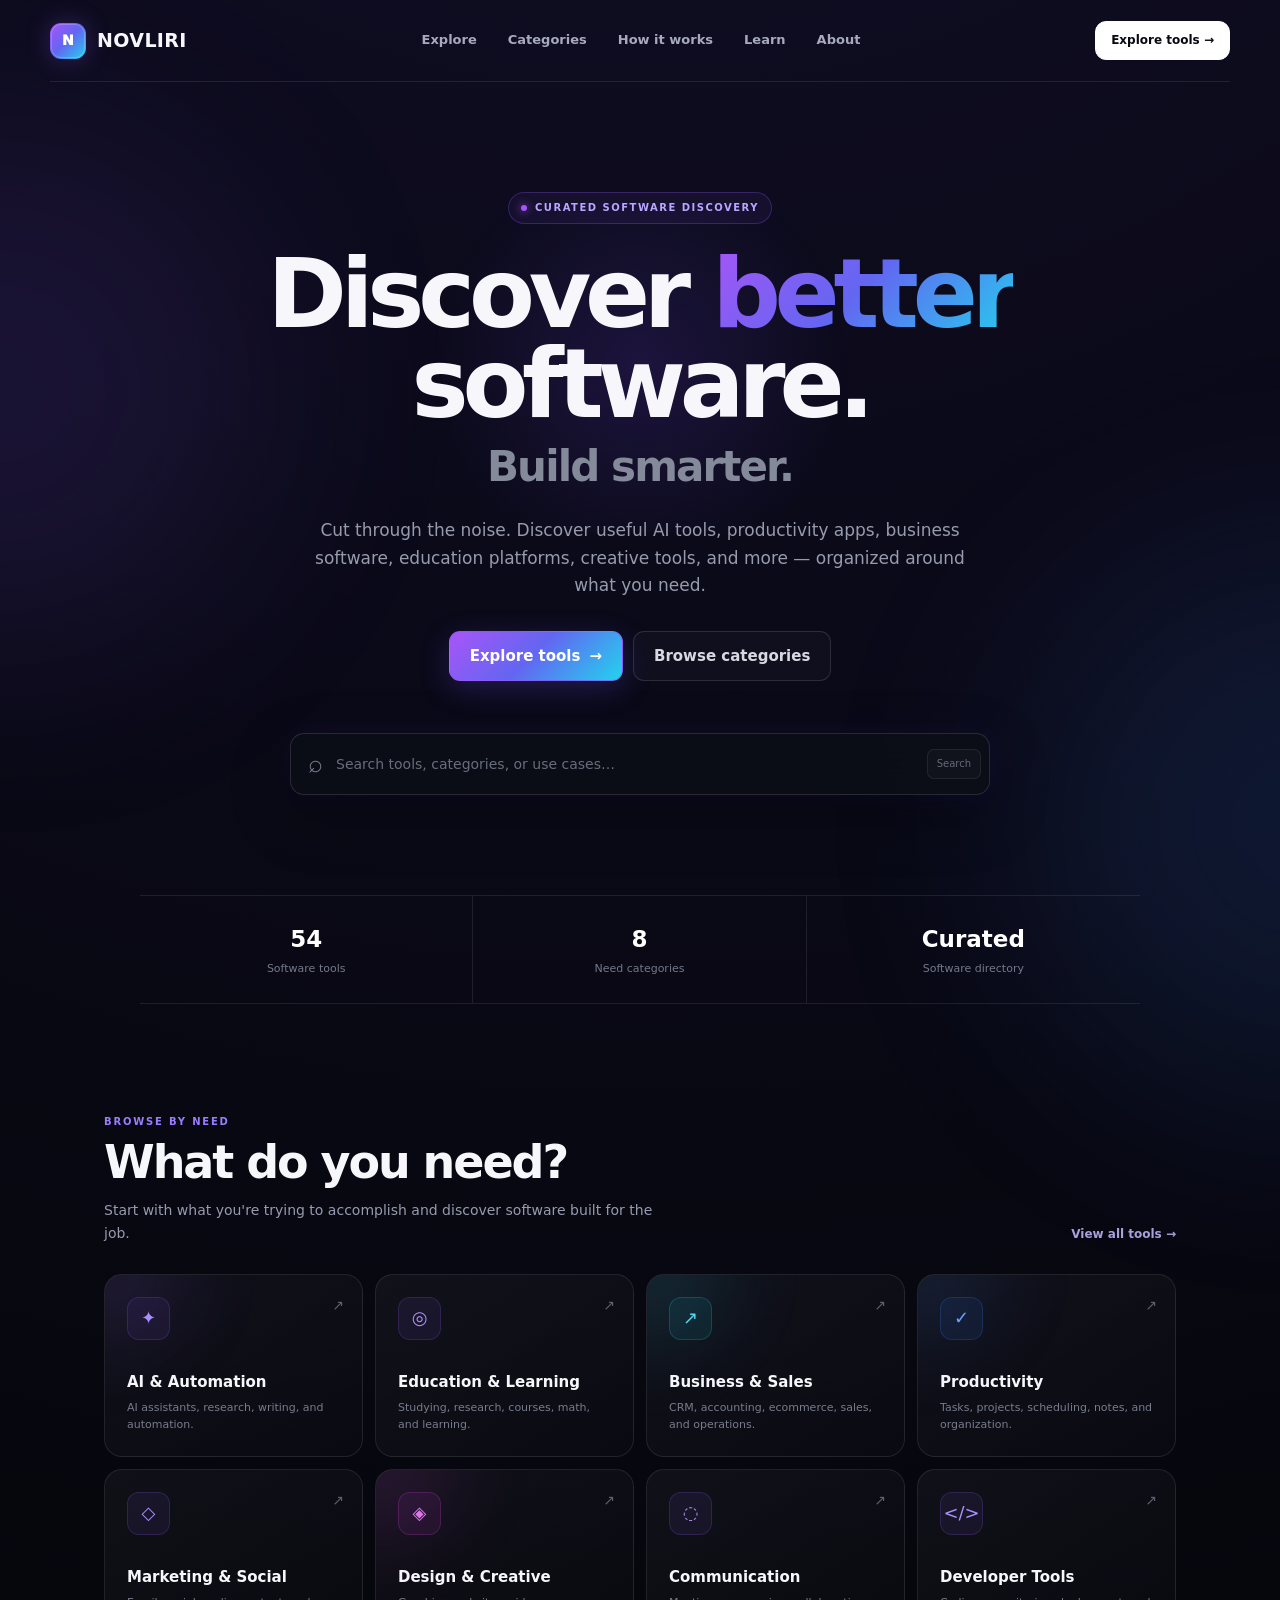
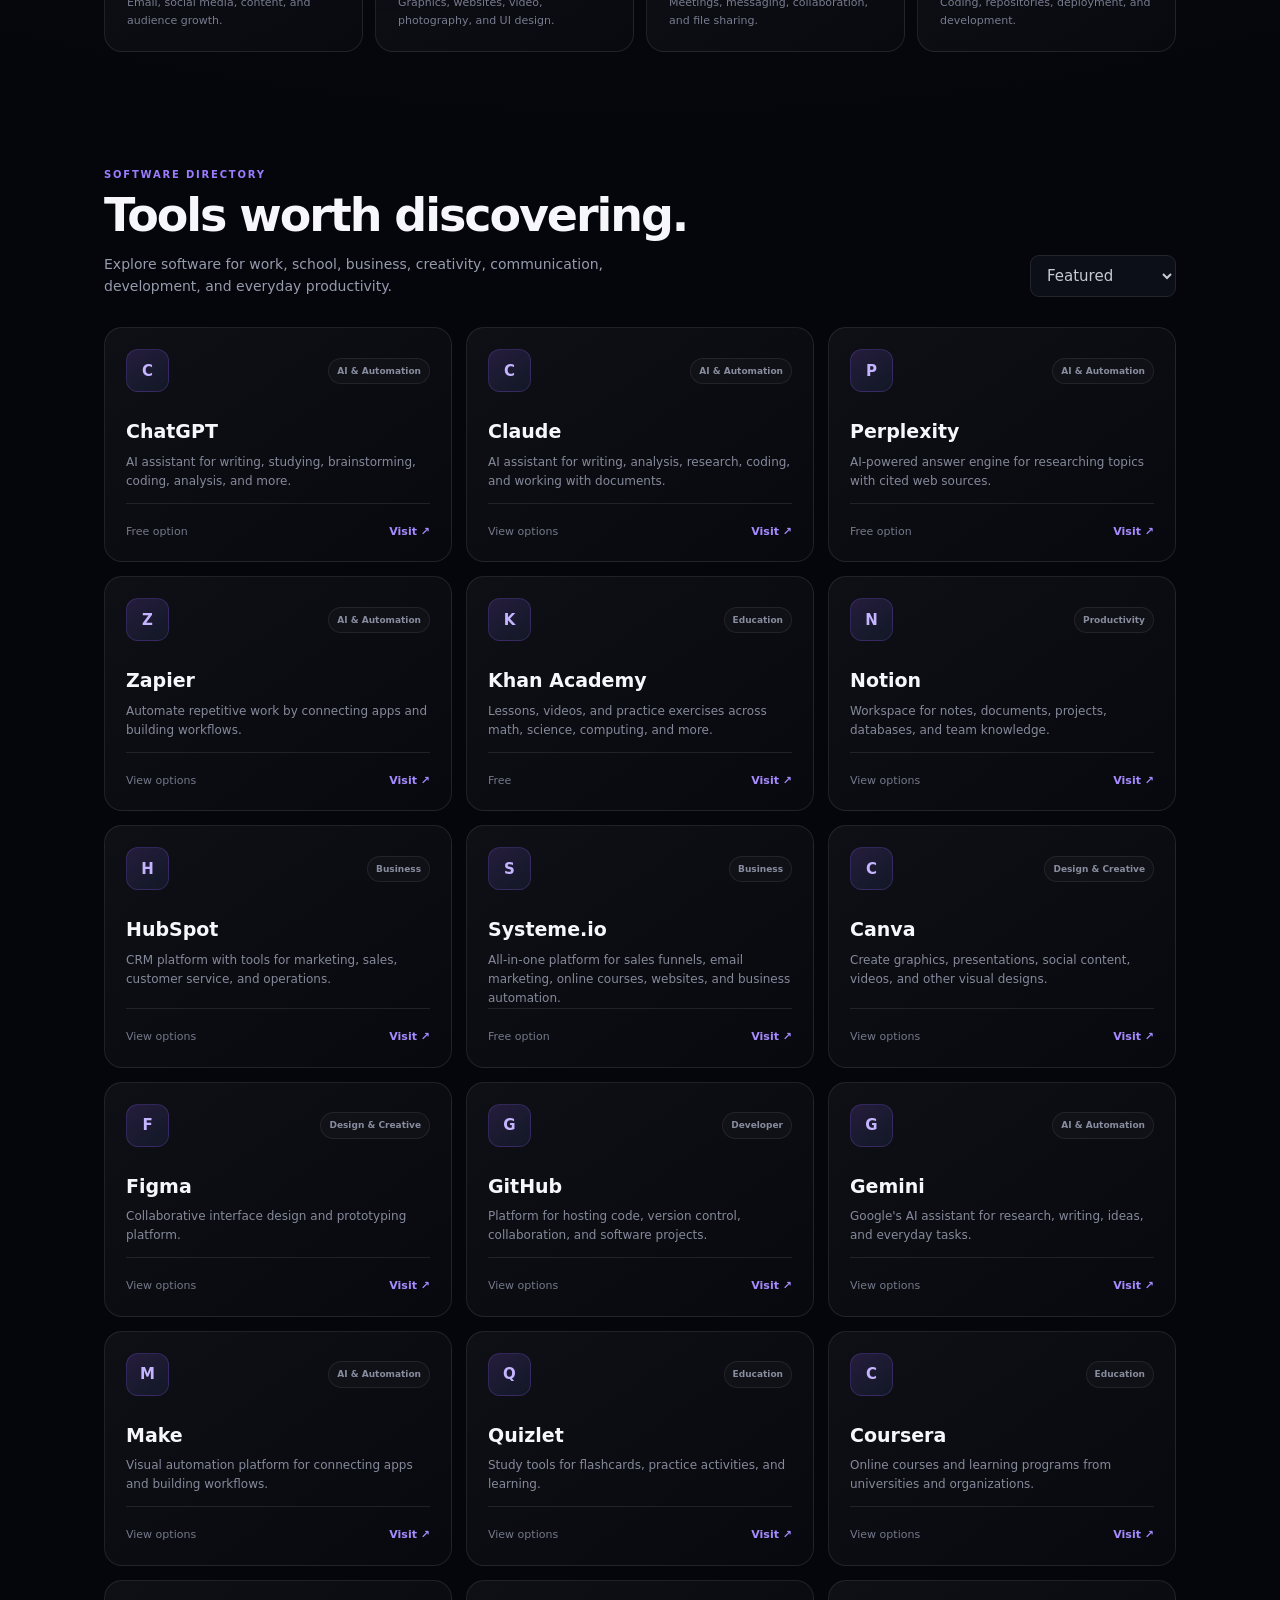
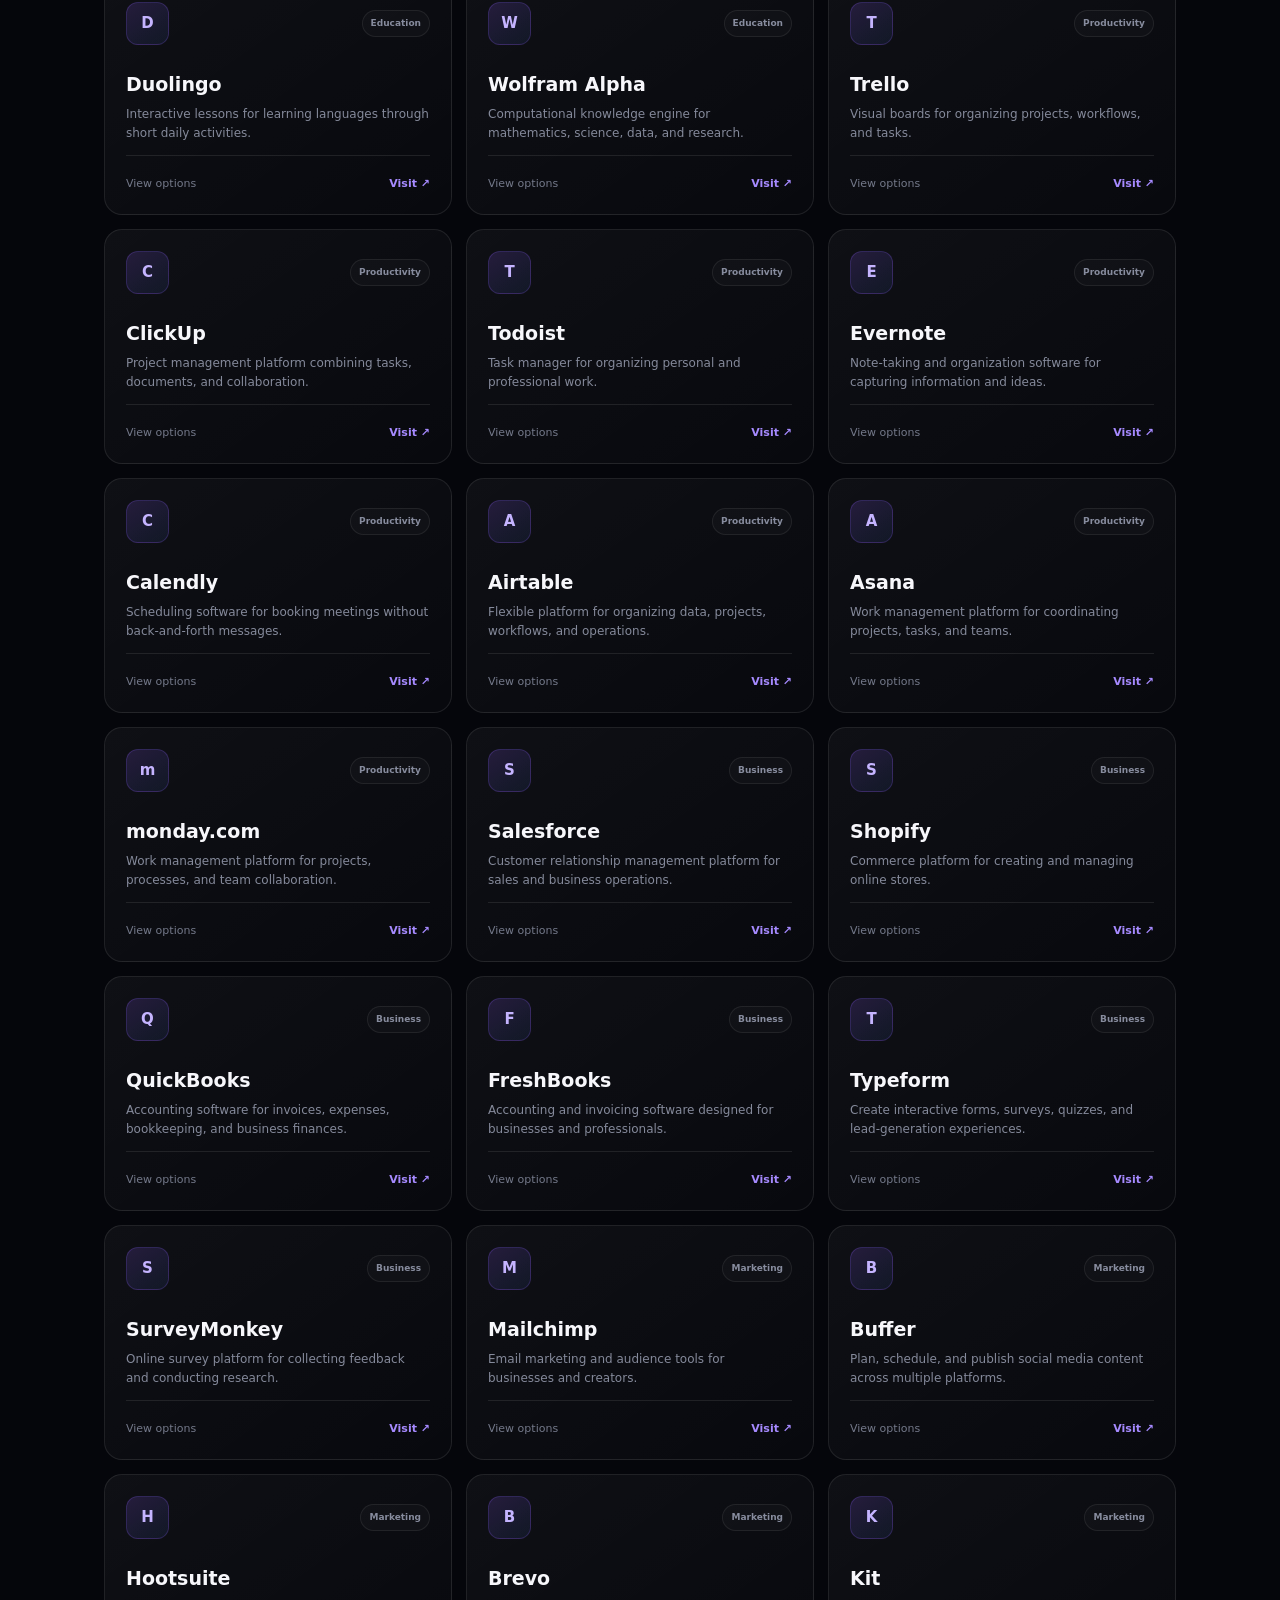
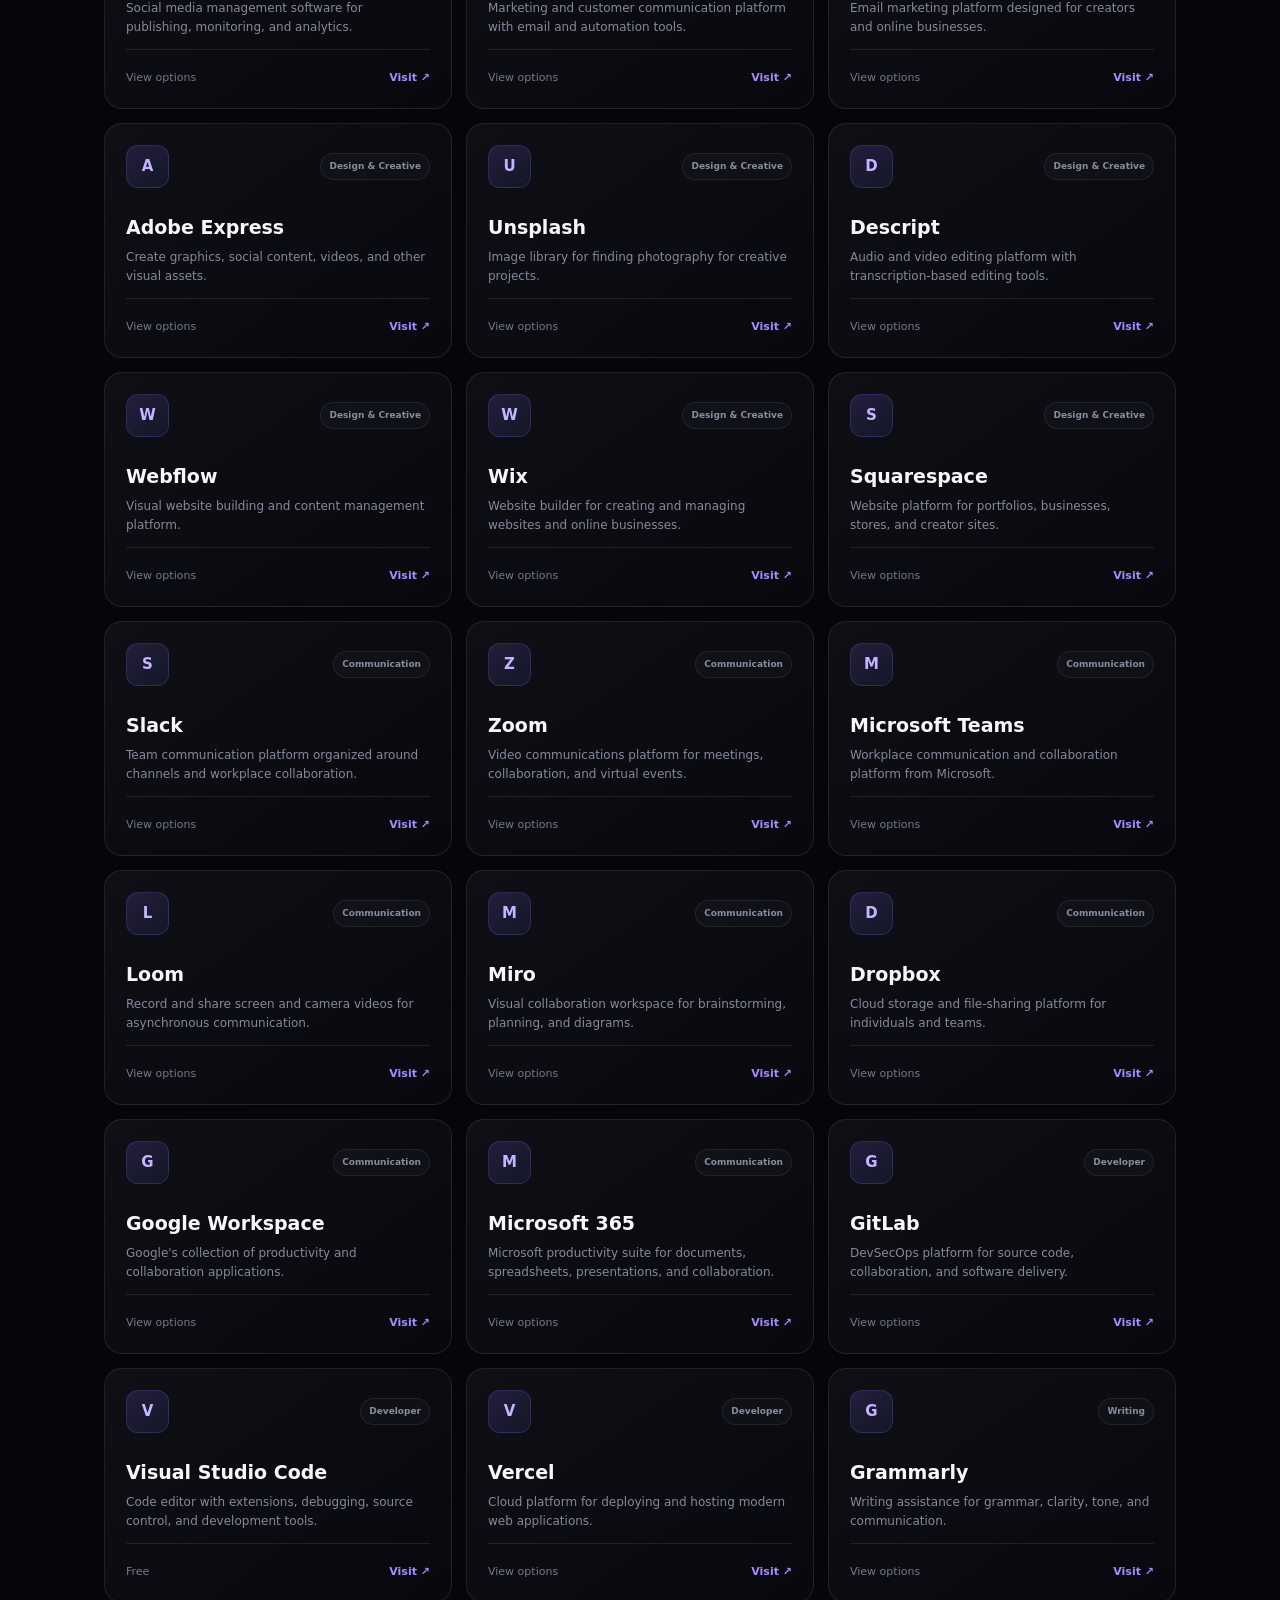
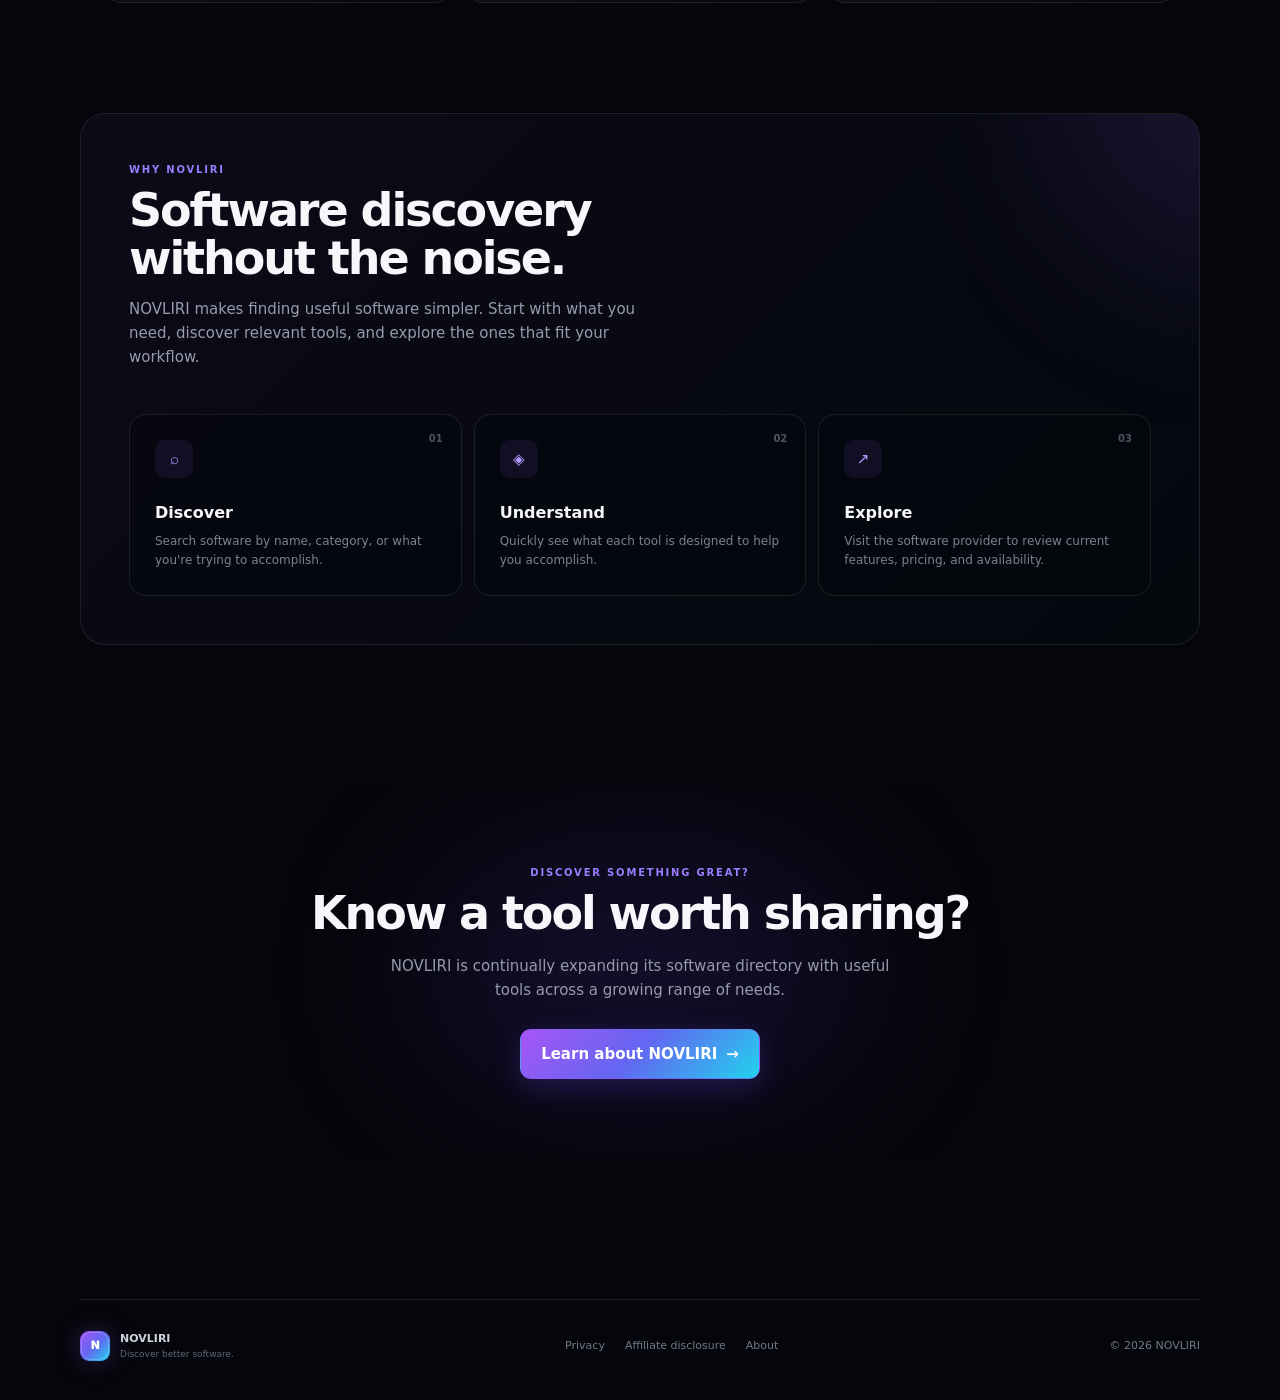
==== commit a749db7d: "Add Learn to NOVLIRI navigation" ====
--- a/index.html
+++ b/index.html
@@ -37,13 +37,15 @@
     <span>NOVLIRI</span>
   </a>
 
-  <nav>
-    <a href="#tools">Explore</a>
-    <a href="#categories">Categories</a>
-    <a href="#how">How it works</a>
-    <a href="about.html">About</a>
-  </nav>
-
+<nav>
+  <a href="#tools">Explore</a>
+  <a href="#categories">Categories</a>
+  <a href="#how">How it works</a>
+  <a href="learn.html">Learn</a>
+  <a href="about.html">About</a>
+</nav>
+  
+  
   <a class="button small" href="#tools">
     Explore tools →
   </a>
@@ -53,7 +55,7 @@
 
 <main>
 
-
+  
 <!-- HERO -->
 
 <section class="hero">
--- a/styles.css
+++ b/styles.css
@@ -1386,3 +1386,251 @@
   }
 
 }
+/* =========================================================
+   NOVLIRI LEARN
+   ========================================================= */
+
+.learn-hero {
+  padding: 7rem 0 4rem;
+  text-align: center;
+}
+
+.learn-hero .container {
+  max-width: 900px;
+}
+
+.learn-hero .eyebrow {
+  margin-bottom: 1rem;
+  font-size: 0.8rem;
+  font-weight: 700;
+  letter-spacing: 0.18em;
+  text-transform: uppercase;
+  color: #9b8cff;
+}
+
+.learn-hero h1 {
+  margin: 0;
+  font-size: clamp(2.6rem, 7vw, 5.5rem);
+  line-height: 0.98;
+  letter-spacing: -0.05em;
+}
+
+.learn-hero h1 span {
+  display: block;
+  margin-top: 0.12em;
+  background: linear-gradient(90deg, #9b8cff, #5ba8ff);
+  -webkit-background-clip: text;
+  background-clip: text;
+  color: transparent;
+}
+
+.learn-intro {
+  max-width: 700px;
+  margin: 2rem auto 0;
+  font-size: 1.1rem;
+  line-height: 1.7;
+  color: var(--muted, #a9b0c3);
+}
+
+.learn-source-note {
+  max-width: 650px;
+  margin: 1rem auto 0;
+  font-size: 0.9rem;
+  line-height: 1.6;
+  color: var(--muted, #7f879b);
+}
+
+.learn-feed {
+  padding: 1rem 0 7rem;
+}
+
+.learn-toolbar {
+  display: flex;
+  justify-content: center;
+  margin-bottom: 2.5rem;
+}
+
+.news-categories {
+  display: flex;
+  flex-wrap: wrap;
+  justify-content: center;
+  gap: 0.65rem;
+}
+
+.news-filter {
+  appearance: none;
+  border: 1px solid rgba(255, 255, 255, 0.12);
+  border-radius: 999px;
+  padding: 0.7rem 1rem;
+  background: rgba(255, 255, 255, 0.035);
+  color: #b8bfd0;
+  font: inherit;
+  font-size: 0.9rem;
+  cursor: pointer;
+  transition:
+    border-color 160ms ease,
+    background 160ms ease,
+    color 160ms ease,
+    transform 160ms ease;
+}
+
+.news-filter:hover {
+  border-color: rgba(155, 140, 255, 0.6);
+  color: #ffffff;
+  transform: translateY(-1px);
+}
+
+.news-filter.active {
+  border-color: rgba(155, 140, 255, 0.8);
+  background: linear-gradient(
+    135deg,
+    rgba(155, 140, 255, 0.2),
+    rgba(91, 168, 255, 0.12)
+  );
+  color: #ffffff;
+}
+
+.news-filter:focus-visible,
+.news-link:focus-visible {
+  outline: 2px solid #9b8cff;
+  outline-offset: 3px;
+}
+
+.news-status {
+  padding: 3rem 1rem;
+  text-align: center;
+  color: var(--muted, #a9b0c3);
+}
+
+.news-grid {
+  display: grid;
+  grid-template-columns: repeat(3, minmax(0, 1fr));
+  gap: 1.25rem;
+}
+
+.news-card {
+  display: flex;
+  flex-direction: column;
+  min-height: 310px;
+  padding: 1.5rem;
+  border: 1px solid rgba(255, 255, 255, 0.09);
+  border-radius: 20px;
+  background:
+    linear-gradient(
+      145deg,
+      rgba(255, 255, 255, 0.045),
+      rgba(255, 255, 255, 0.015)
+    );
+  box-shadow: 0 18px 50px rgba(0, 0, 0, 0.16);
+  transition:
+    transform 180ms ease,
+    border-color 180ms ease,
+    box-shadow 180ms ease;
+}
+
+.news-card:hover {
+  transform: translateY(-4px);
+  border-color: rgba(155, 140, 255, 0.32);
+  box-shadow: 0 22px 60px rgba(0, 0, 0, 0.24);
+}
+
+.news-meta {
+  display: flex;
+  align-items: center;
+  justify-content: space-between;
+  gap: 0.75rem;
+  margin-bottom: 1.3rem;
+}
+
+.news-category {
+  display: inline-flex;
+  padding: 0.35rem 0.65rem;
+  border: 1px solid rgba(155, 140, 255, 0.25);
+  border-radius: 999px;
+  background: rgba(155, 140, 255, 0.08);
+  color: #b8adff;
+  font-size: 0.75rem;
+  font-weight: 700;
+}
+
+.news-source {
+  overflow: hidden;
+  color: #7f879b;
+  font-size: 0.78rem;
+  text-overflow: ellipsis;
+  white-space: nowrap;
+}
+
+.news-title {
+  margin: 0;
+  font-size: 1.25rem;
+  line-height: 1.35;
+  letter-spacing: -0.02em;
+}
+
+.news-summary {
+  margin: 1rem 0 1.5rem;
+  color: var(--muted, #a9b0c3);
+  font-size: 0.94rem;
+  line-height: 1.65;
+}
+
+.news-bottom {
+  display: flex;
+  align-items: center;
+  justify-content: space-between;
+  gap: 1rem;
+  margin-top: auto;
+  padding-top: 1rem;
+  border-top: 1px solid rgba(255, 255, 255, 0.07);
+}
+
+.news-date {
+  color: #737b8e;
+  font-size: 0.8rem;
+}
+
+.news-link {
+  color: #a99cff;
+  font-size: 0.86rem;
+  font-weight: 700;
+  text-decoration: none;
+}
+
+.news-link:hover {
+  color: #ffffff;
+}
+
+.news-link[aria-disabled="true"] {
+  pointer-events: none;
+  opacity: 0.45;
+}
+
+@media (max-width: 950px) {
+  .news-grid {
+    grid-template-columns: repeat(2, minmax(0, 1fr));
+  }
+}
+
+@media (max-width: 650px) {
+  .learn-hero {
+    padding: 5rem 0 3rem;
+  }
+
+  .learn-feed {
+    padding-bottom: 5rem;
+  }
+
+  .news-grid {
+    grid-template-columns: 1fr;
+  }
+
+  .news-card {
+    min-height: auto;
+  }
+
+  .news-bottom {
+    align-items: flex-start;
+    flex-direction: column;
+  }
+}
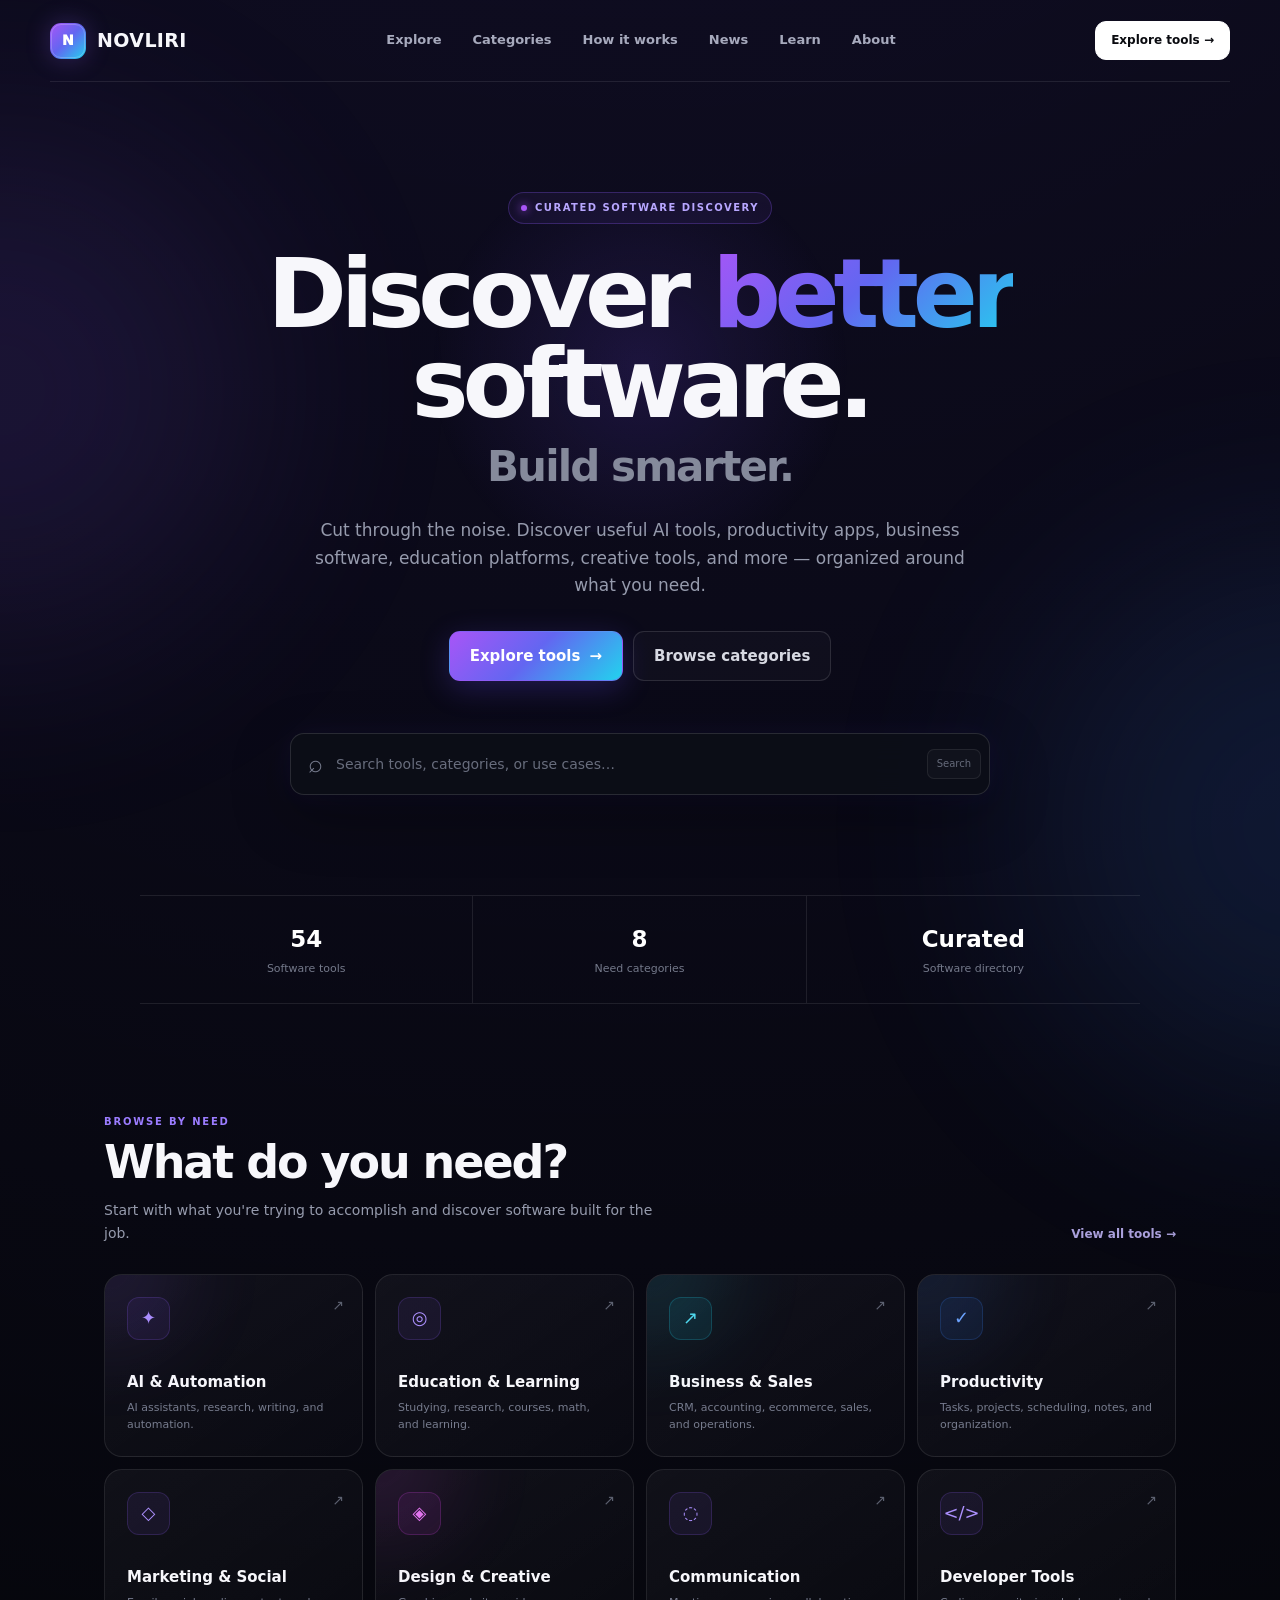
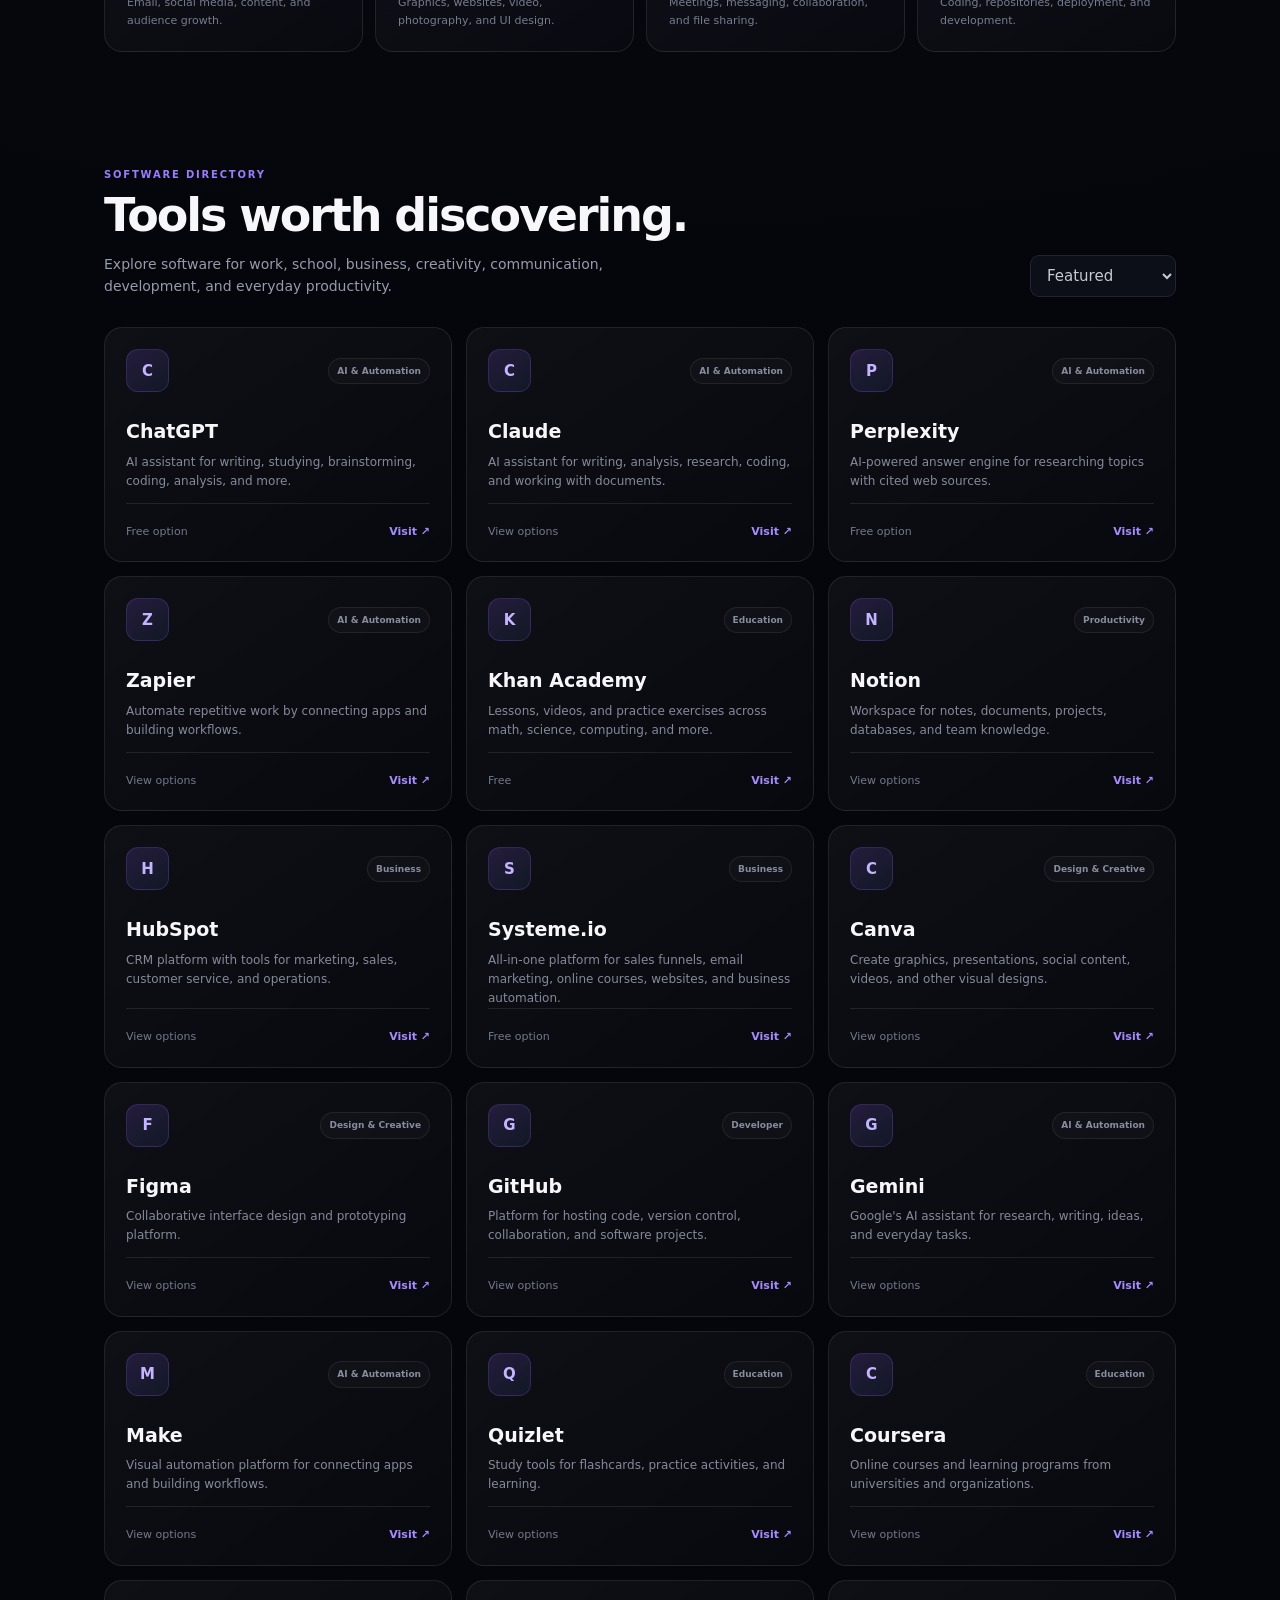
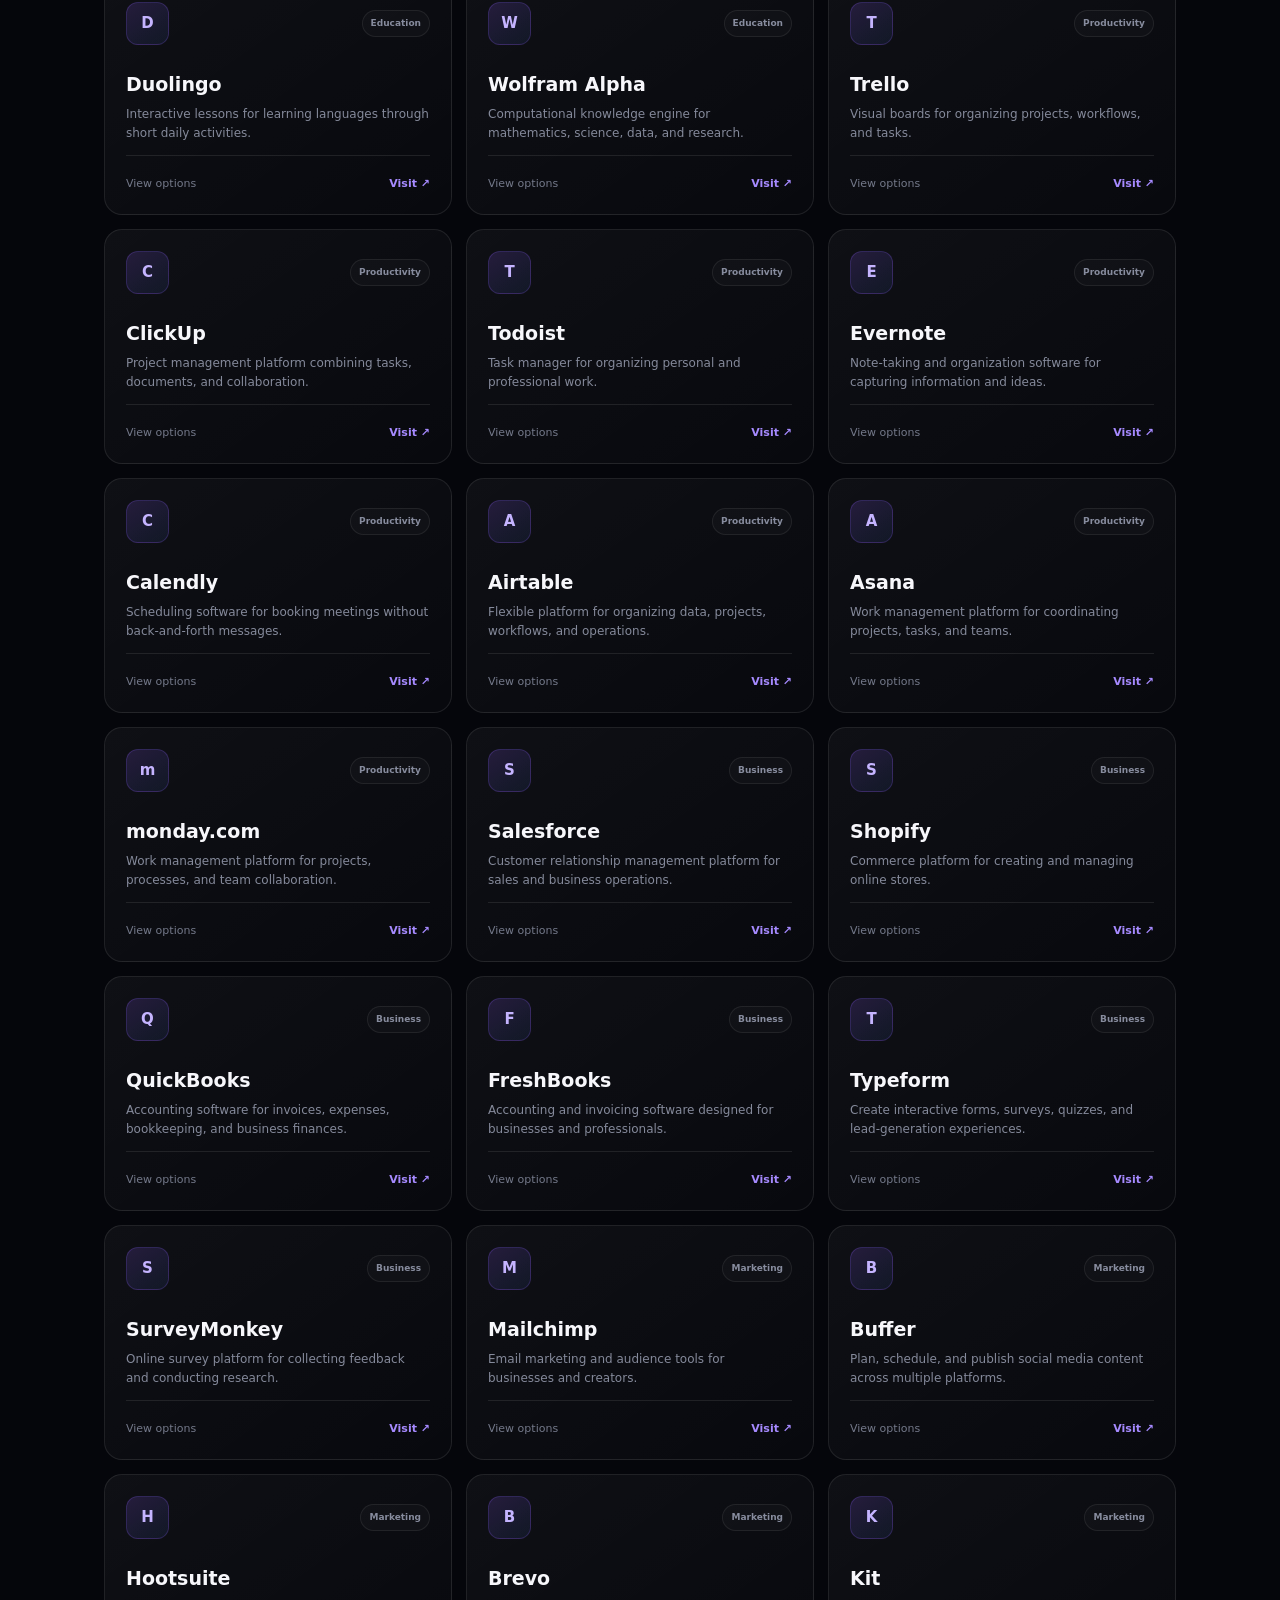
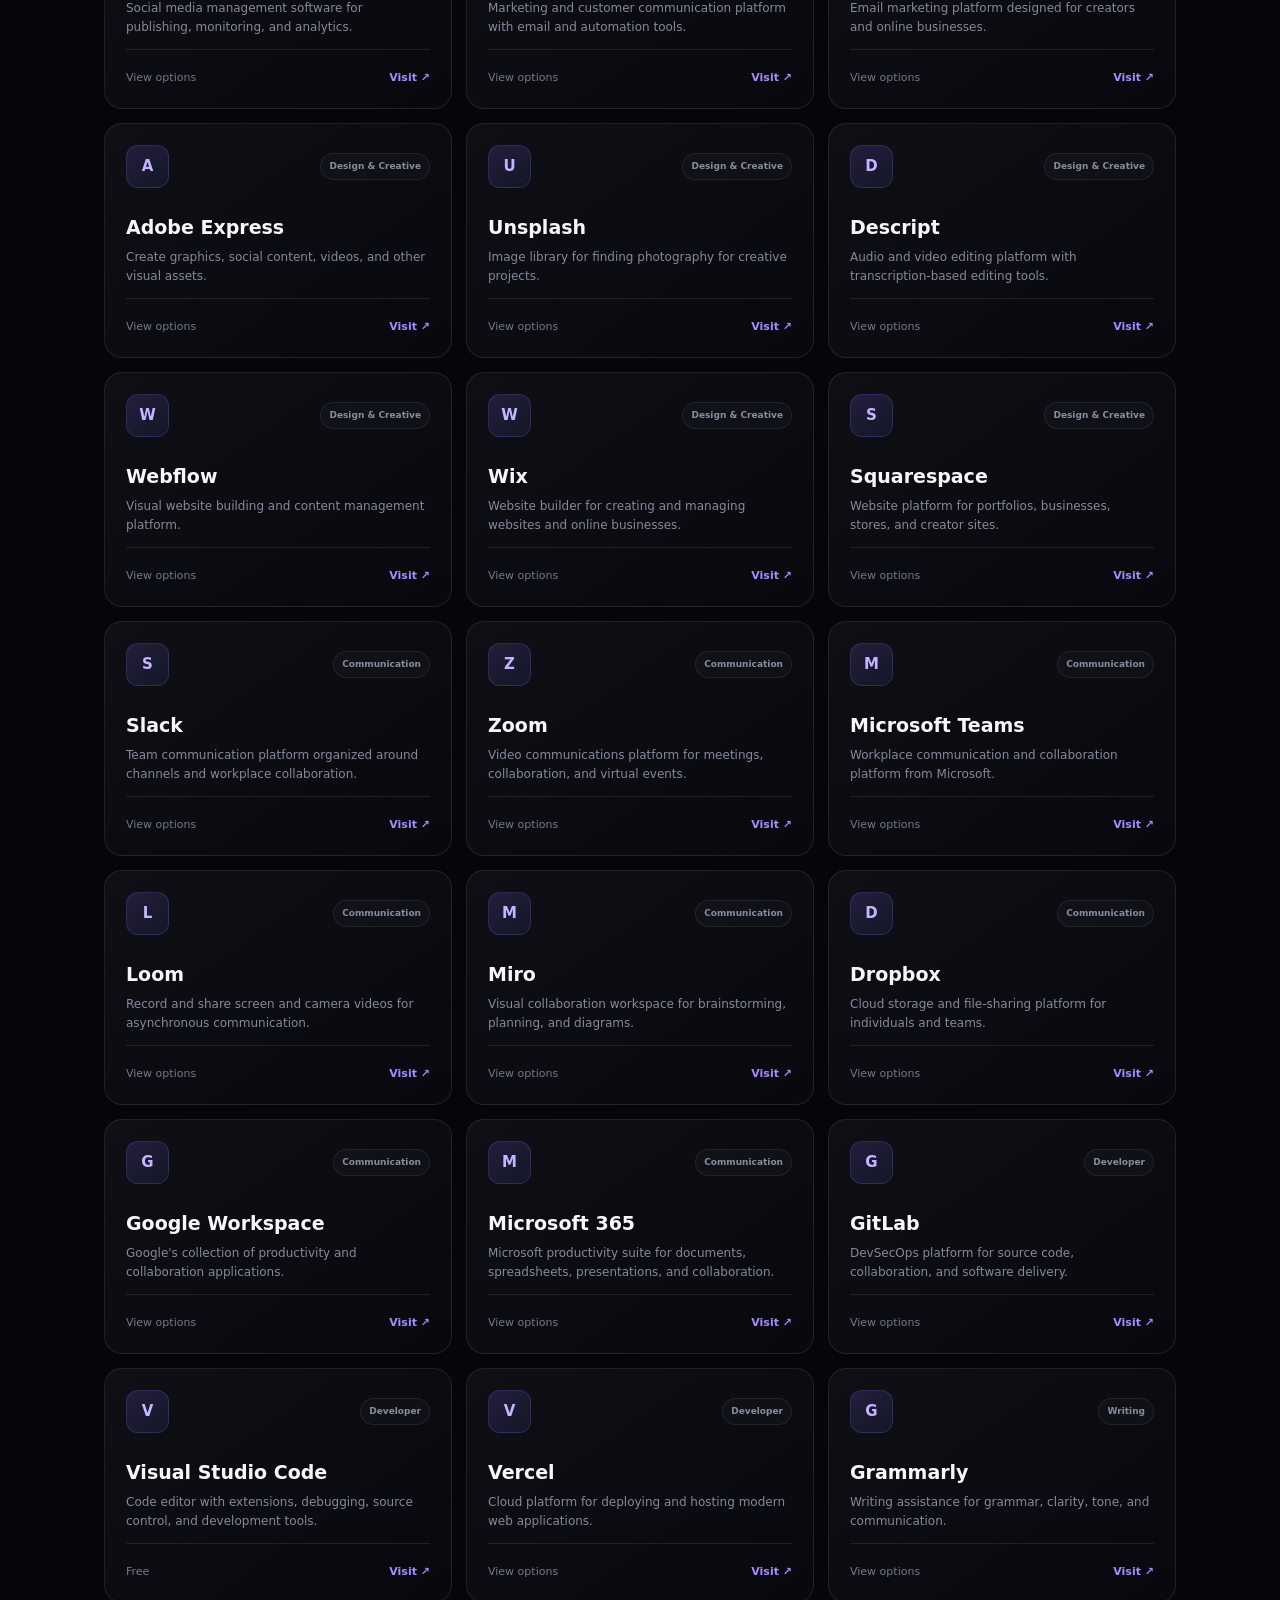
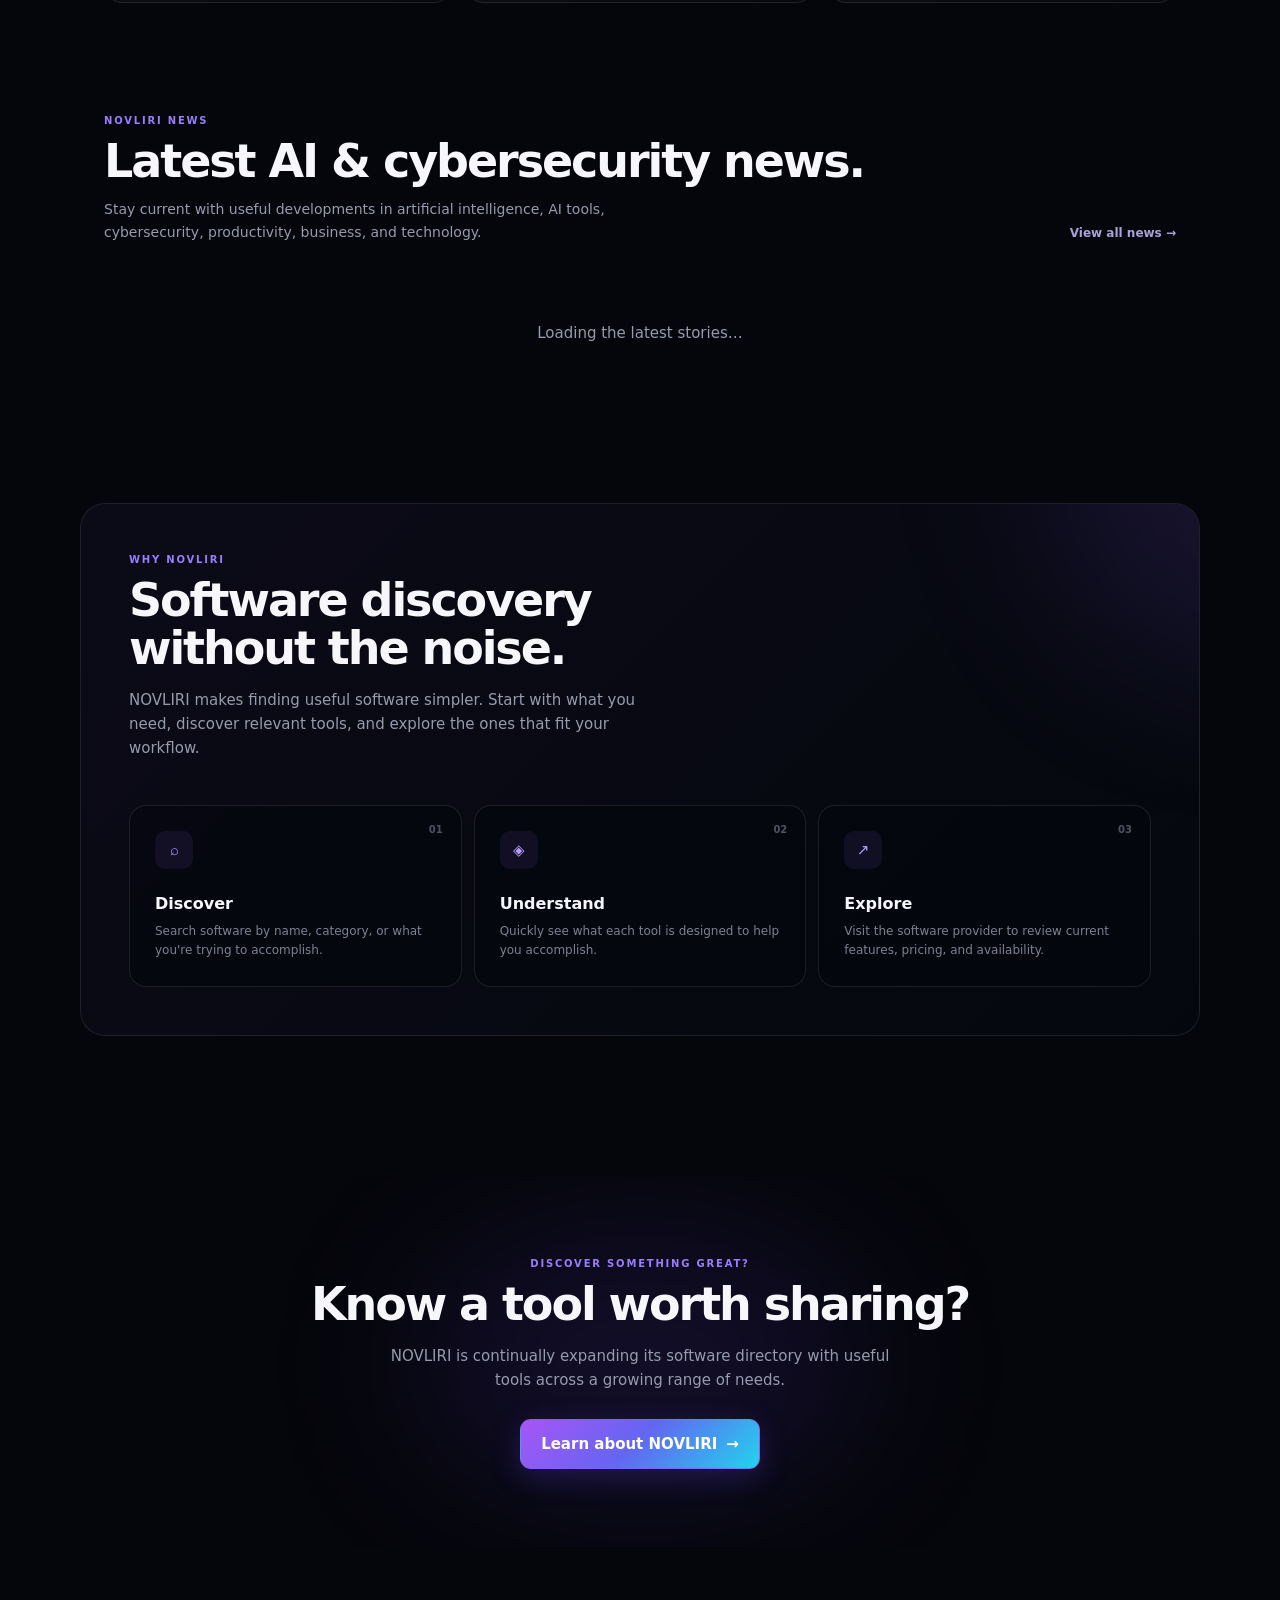
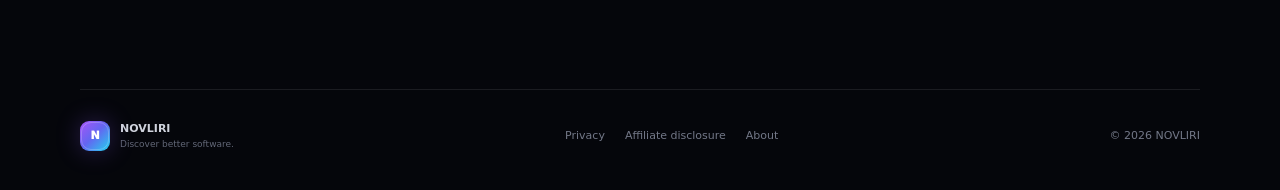
==== commit 0c56b023: "Add news to homepage Added a news section to display the latest AI and cybersecurity news, including" ====
--- a/index.html
+++ b/index.html
@@ -41,6 +41,7 @@
   <a href="#tools">Explore</a>
   <a href="#categories">Categories</a>
   <a href="#how">How it works</a>
+  <a href="#news">News</a>
   <a href="learn.html">Learn</a>
   <a href="about.html">About</a>
 </nav>
@@ -466,6 +467,54 @@
 
 
 
+
+<!-- LATEST AI & CYBERSECURITY NEWS -->
+
+<section id="news" class="section homepage-news">
+
+  <div class="section-heading">
+
+    <div>
+
+      <div class="eyebrow">
+        NOVLIRI NEWS
+      </div>
+
+      <h2>
+        Latest AI & cybersecurity news.
+      </h2>
+
+      <p class="section-description">
+        Stay current with useful developments in artificial intelligence,
+        AI tools, cybersecurity, productivity, business, and technology.
+      </p>
+
+    </div>
+
+    <a class="section-link" href="learn.html">
+      View all news →
+    </a>
+
+  </div>
+
+  <div
+    id="homeNewsStatus"
+    class="news-status home-news-status"
+    role="status"
+    aria-live="polite"
+  >
+    Loading the latest stories…
+  </div>
+
+  <div
+    id="homeNewsGrid"
+    class="news-grid home-news-grid"
+    aria-label="Latest AI and cybersecurity news"
+  ></div>
+
+</section>
+
+
 <!-- HOW IT WORKS -->
 
 <section
